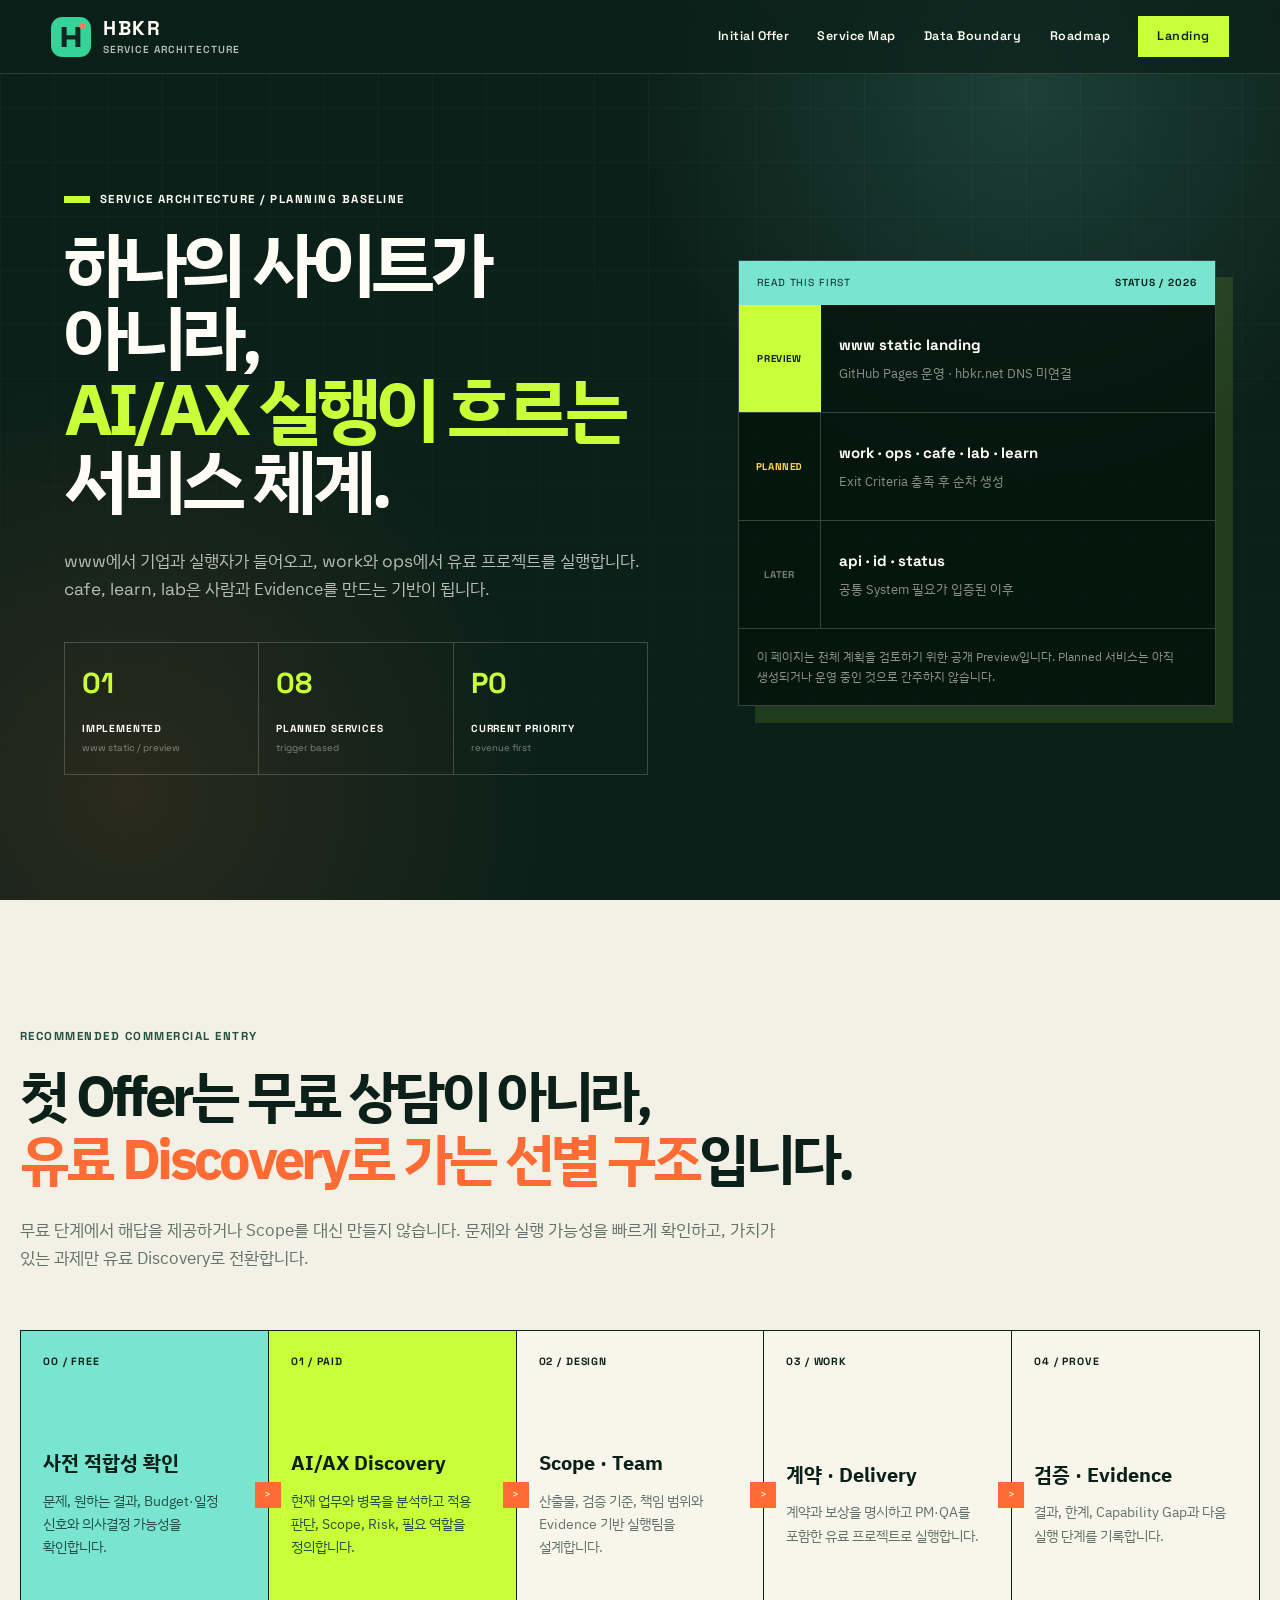
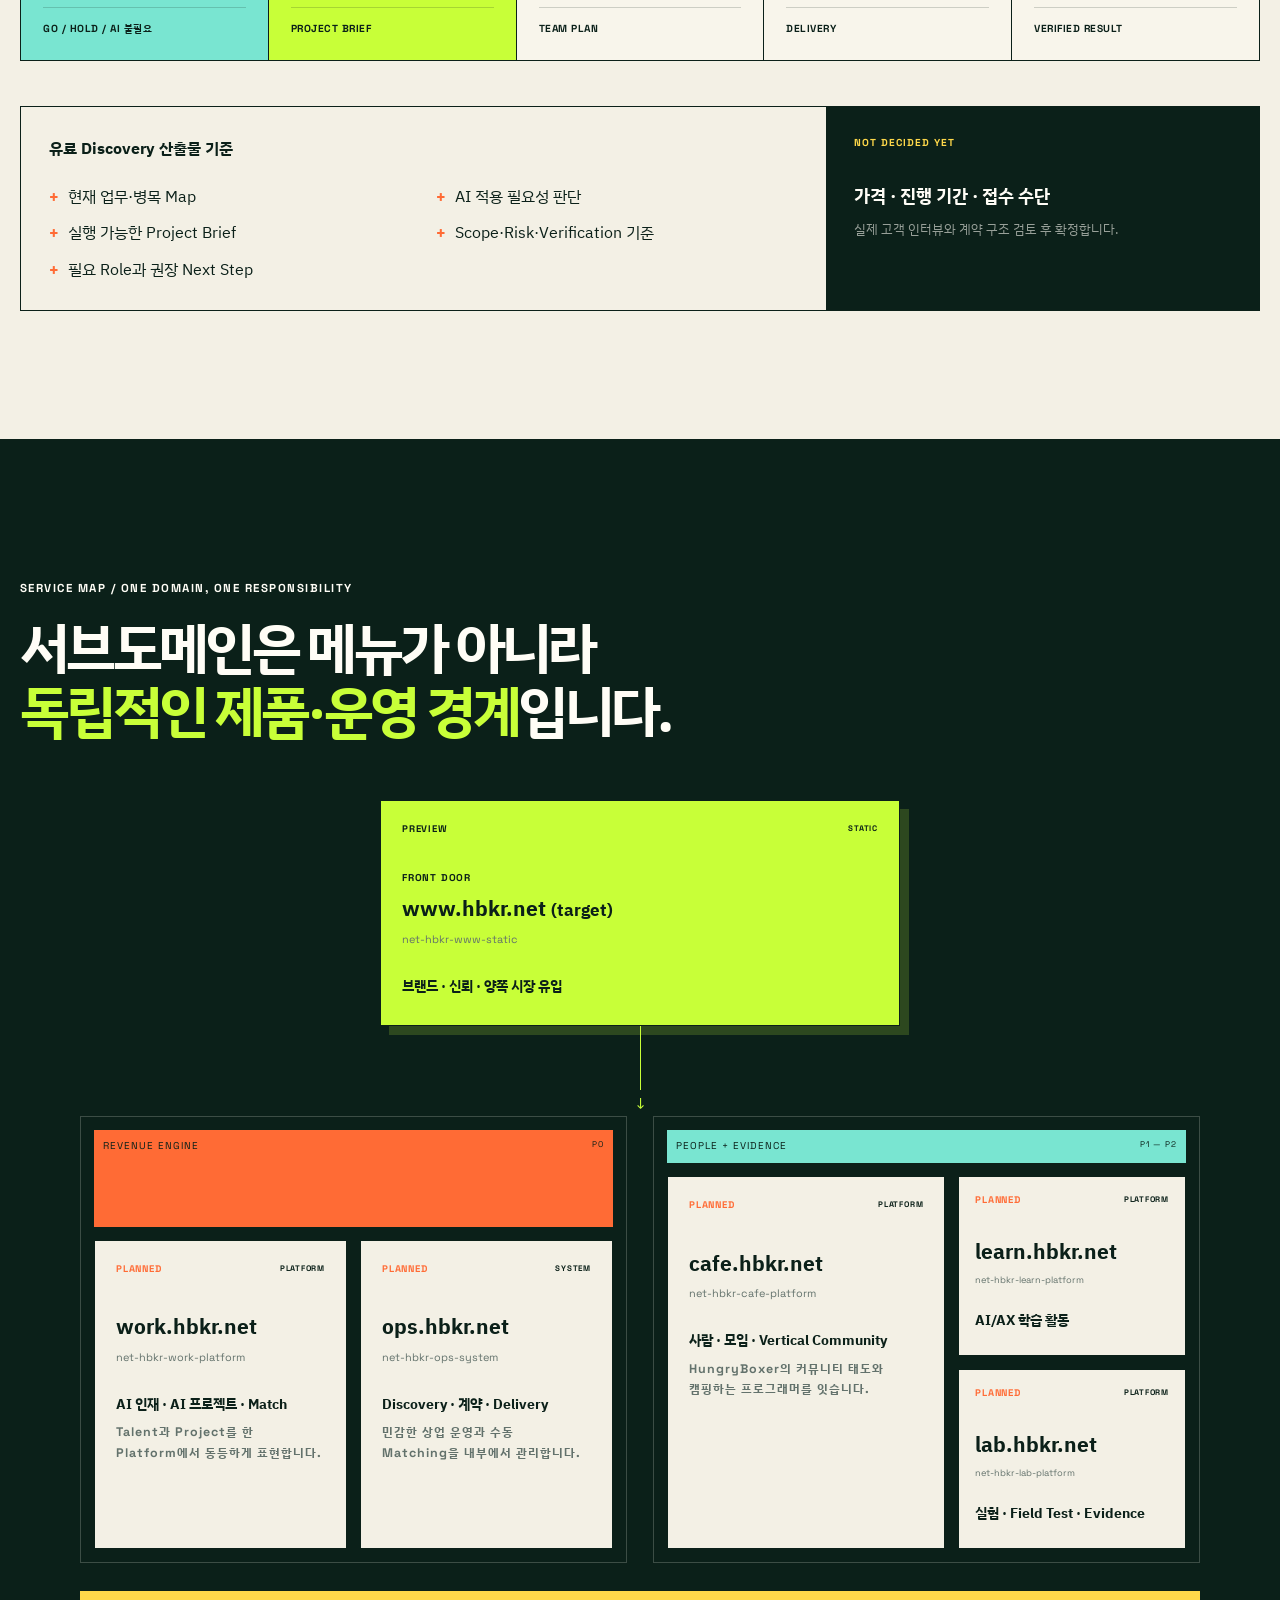
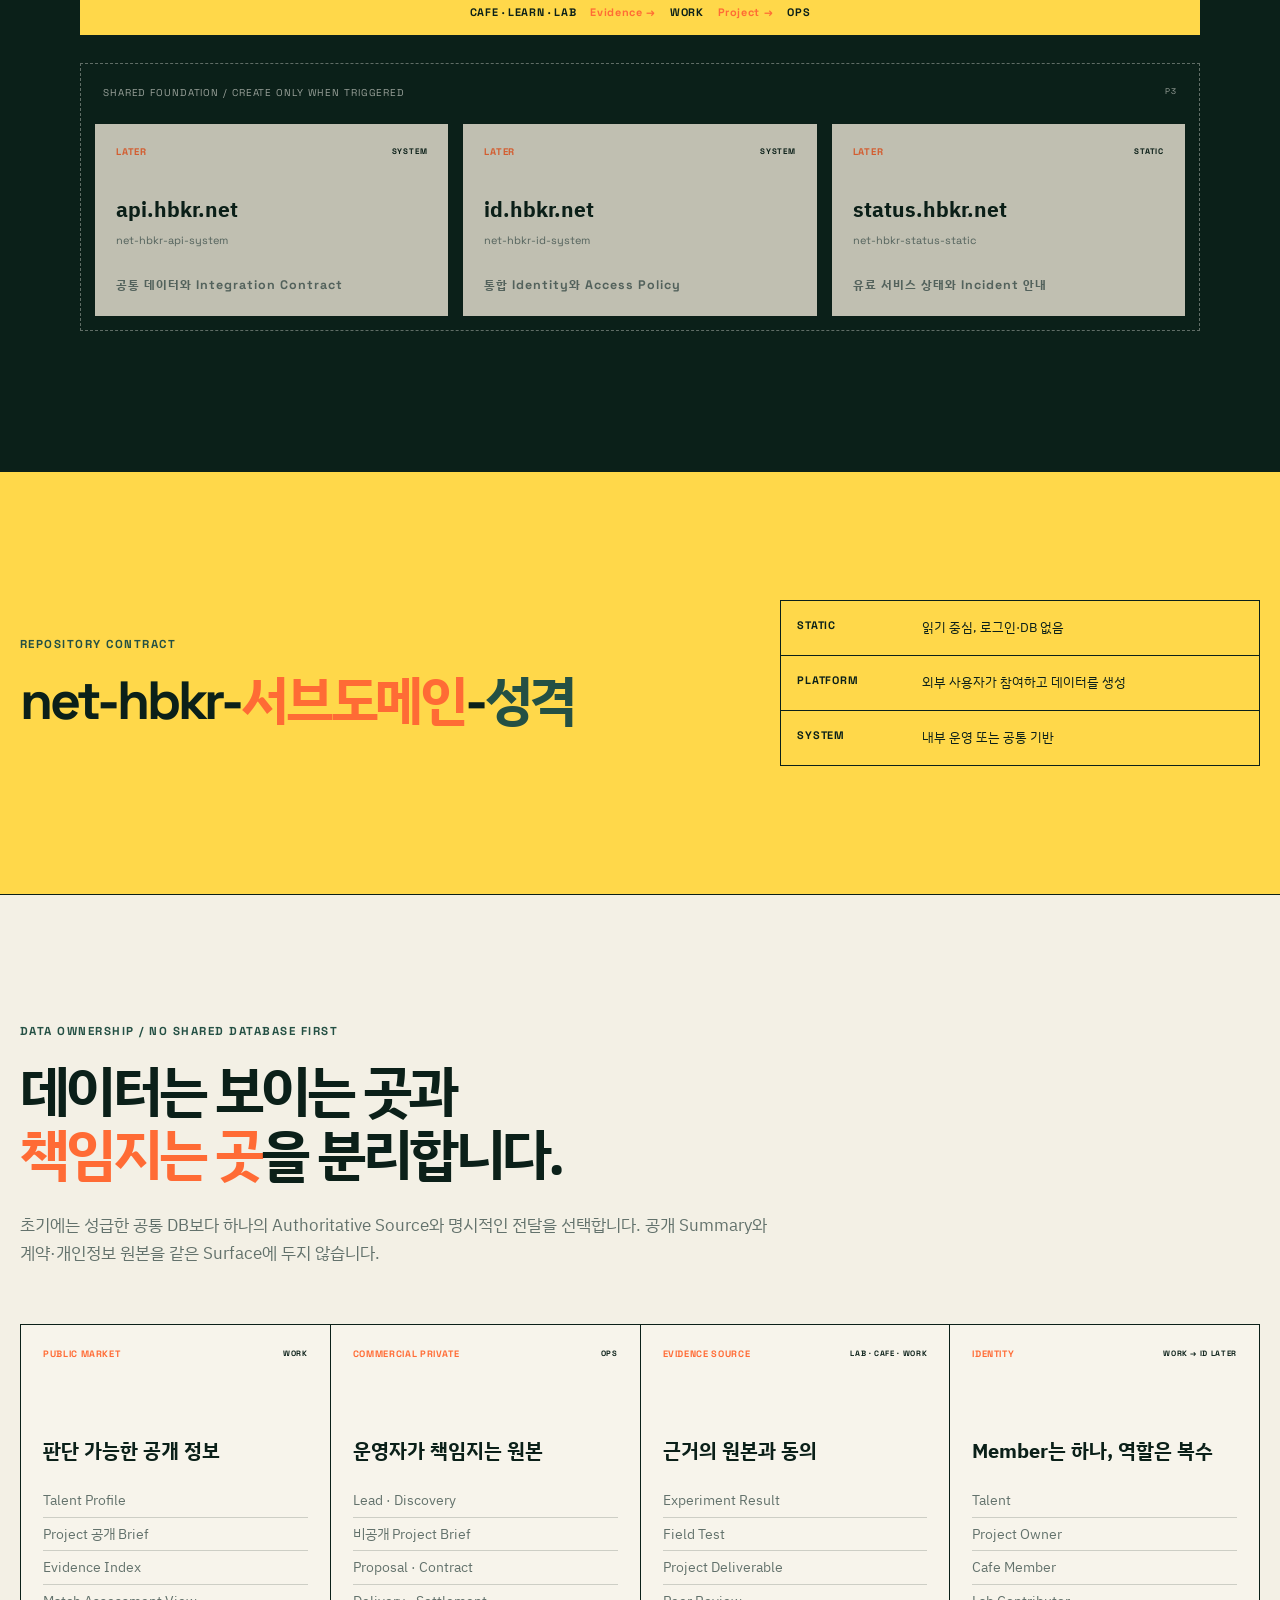
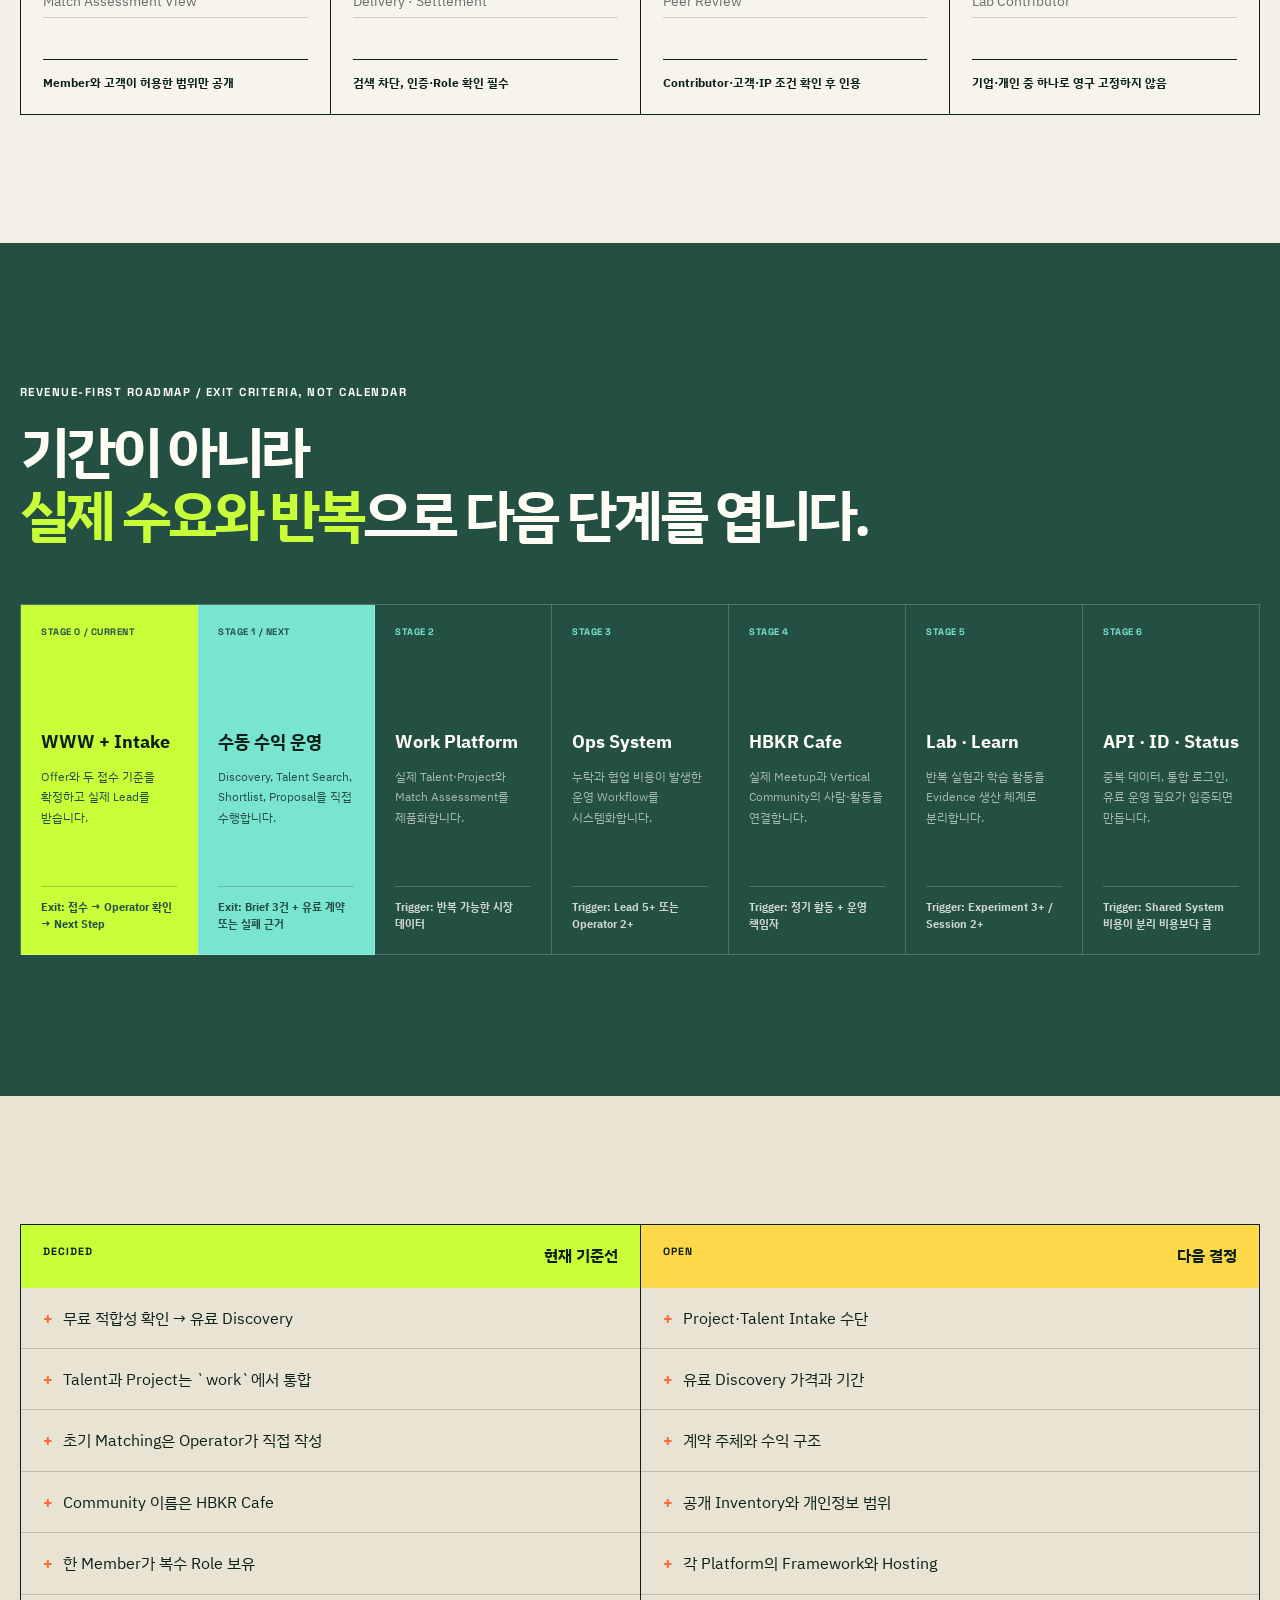
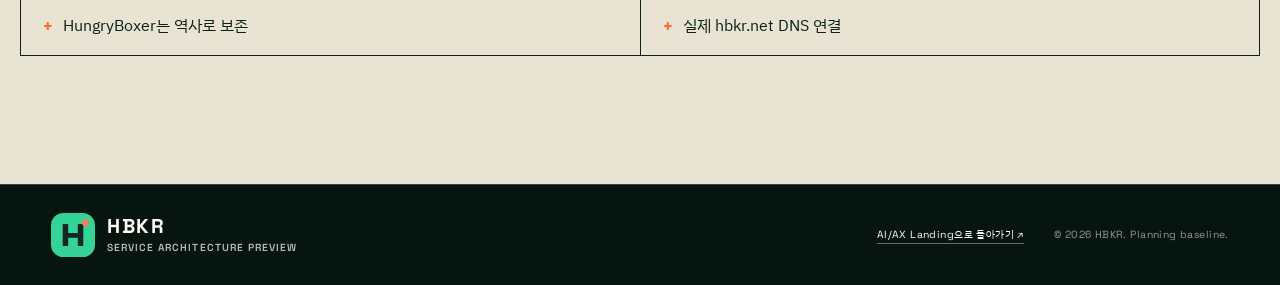
==== architecture.html @ 5f1da73b "Add HBKR service architecture preview" ====
<!doctype html>
<html lang="ko">
  <head>
    <meta charset="utf-8" />
    <meta name="viewport" content="width=device-width, initial-scale=1" />
    <meta name="robots" content="noindex, nofollow" />
    <meta
      name="description"
      content="HBKR AI/AX 실행 네트워크의 서비스 구조, 초기 Offer, 데이터 경계와 수익 우선 구축 로드맵입니다."
    />
    <meta name="theme-color" content="#0b2019" />
    <title>HBKR | Service Architecture</title>
    <link rel="icon" href="assets/hbkr-mark.svg" type="image/svg+xml" />
    <link rel="stylesheet" href="styles.css" />
    <script src="app.js" defer></script>
  </head>
  <body class="architecture-page">
    <a class="skip-link" href="#main">본문으로 바로가기</a>

    <header class="site-header" data-header>
      <a class="brand" href="index.html" aria-label="HBKR 랜딩으로 이동">
        <img src="assets/hbkr-mark.svg" alt="" width="40" height="40" />
        <span>
          <strong>HBKR</strong>
          <small>Service Architecture</small>
        </span>
      </a>

      <button
        class="menu-toggle"
        type="button"
        aria-expanded="false"
        aria-controls="architecture-navigation"
        data-menu-toggle
      >
        <span>메뉴</span>
        <i aria-hidden="true"></i>
      </button>

      <nav class="site-nav" id="architecture-navigation" aria-label="설계 페이지 메뉴" data-menu>
        <a href="#offer">Initial Offer</a>
        <a href="#map">Service Map</a>
        <a href="#data">Data Boundary</a>
        <a href="#roadmap">Roadmap</a>
        <a class="nav-cta" href="index.html">Landing</a>
      </nav>
    </header>

    <main id="main">
      <section class="architecture-hero">
        <div class="architecture-hero-grid" aria-hidden="true"></div>
        <div class="architecture-hero-copy" data-reveal>
          <p class="eyebrow"><span></span> SERVICE ARCHITECTURE / PLANNING BASELINE</p>
          <h1>
            하나의 사이트가 아니라,<br />
            <em>AI/AX 실행이 흐르는</em><br />
            서비스 체계.
          </h1>
          <p>
            <code>www</code>에서 기업과 실행자가 들어오고, <code>work</code>와
            <code>ops</code>에서 유료 프로젝트를 실행합니다. <code>cafe</code>,
            <code>learn</code>, <code>lab</code>은 사람과 Evidence를 만드는 기반이 됩니다.
          </p>
          <div class="architecture-statuses" aria-label="현재 설계 상태">
            <div><strong>01</strong><span>IMPLEMENTED</span><small>www static / preview</small></div>
            <div><strong>08</strong><span>PLANNED SERVICES</span><small>trigger based</small></div>
            <div><strong>P0</strong><span>CURRENT PRIORITY</span><small>revenue first</small></div>
          </div>
        </div>

        <aside class="architecture-ledger" data-reveal>
          <header><span>READ THIS FIRST</span><strong>STATUS / 2026</strong></header>
          <div class="ledger-state ledger-active">
            <span>PREVIEW</span>
            <div><strong>www static landing</strong><small>GitHub Pages 운영 · hbkr.net DNS 미연결</small></div>
          </div>
          <div class="ledger-state">
            <span>PLANNED</span>
            <div><strong>work · ops · cafe · lab · learn</strong><small>Exit Criteria 충족 후 순차 생성</small></div>
          </div>
          <div class="ledger-state ledger-later">
            <span>LATER</span>
            <div><strong>api · id · status</strong><small>공통 System 필요가 입증된 이후</small></div>
          </div>
          <footer>
            이 페이지는 전체 계획을 검토하기 위한 공개 Preview입니다. Planned 서비스는 아직
            생성되거나 운영 중인 것으로 간주하지 않습니다.
          </footer>
        </aside>
      </section>

      <section class="architecture-offer" id="offer">
        <div class="arch-shell">
          <div class="arch-heading" data-reveal>
            <p class="eyebrow eyebrow-dark">RECOMMENDED COMMERCIAL ENTRY</p>
            <h2>첫 Offer는 무료 상담이 아니라,<br /><em>유료 Discovery로 가는 선별 구조</em>입니다.</h2>
            <p>
              무료 단계에서 해답을 제공하거나 Scope를 대신 만들지 않습니다. 문제와 실행 가능성을
              빠르게 확인하고, 가치가 있는 과제만 유료 Discovery로 전환합니다.
            </p>
          </div>

          <ol class="offer-flow" data-reveal>
            <li class="offer-free">
              <span>00 / FREE</span>
              <h3>사전 적합성 확인</h3>
              <p>문제, 원하는 결과, Budget·일정 신호와 의사결정 가능성을 확인합니다.</p>
              <strong>GO / HOLD / AI 불필요</strong>
            </li>
            <li class="offer-paid">
              <span>01 / PAID</span>
              <h3>AI/AX Discovery</h3>
              <p>현재 업무와 병목을 분석하고 적용 판단, Scope, Risk, 필요 역할을 정의합니다.</p>
              <strong>PROJECT BRIEF</strong>
            </li>
            <li>
              <span>02 / DESIGN</span>
              <h3>Scope · Team</h3>
              <p>산출물, 검증 기준, 책임 범위와 Evidence 기반 실행팀을 설계합니다.</p>
              <strong>TEAM PLAN</strong>
            </li>
            <li>
              <span>03 / WORK</span>
              <h3>계약 · Delivery</h3>
              <p>계약과 보상을 명시하고 PM·QA를 포함한 유료 프로젝트로 실행합니다.</p>
              <strong>DELIVERY</strong>
            </li>
            <li>
              <span>04 / PROVE</span>
              <h3>검증 · Evidence</h3>
              <p>결과, 한계, Capability Gap과 다음 실행 단계를 기록합니다.</p>
              <strong>VERIFIED RESULT</strong>
            </li>
          </ol>

          <div class="discovery-contract" data-reveal>
            <article>
              <p>유료 Discovery 산출물 기준</p>
              <ul>
                <li>현재 업무·병목 Map</li>
                <li>AI 적용 필요성 판단</li>
                <li>실행 가능한 Project Brief</li>
                <li>Scope·Risk·Verification 기준</li>
                <li>필요 Role과 권장 Next Step</li>
              </ul>
            </article>
            <aside>
              <span>NOT DECIDED YET</span>
              <strong>가격 · 진행 기간 · 접수 수단</strong>
              <p>실제 고객 인터뷰와 계약 구조 검토 후 확정합니다.</p>
            </aside>
          </div>
        </div>
      </section>

      <section class="architecture-map-section" id="map">
        <div class="arch-shell">
          <div class="arch-heading arch-heading-light" data-reveal>
            <p class="eyebrow">SERVICE MAP / ONE DOMAIN, ONE RESPONSIBILITY</p>
            <h2>서브도메인은 메뉴가 아니라<br /><em>독립적인 제품·운영 경계</em>입니다.</h2>
          </div>

          <div class="architecture-map" data-reveal>
            <article class="service-node node-www">
              <header><span>PREVIEW</span><small>STATIC</small></header>
              <p>FRONT DOOR</p>
              <h3>www.hbkr.net <small>(target)</small></h3>
              <code>net-hbkr-www-static</code>
              <strong>브랜드 · 신뢰 · 양쪽 시장 유입</strong>
            </article>

            <div class="map-downlink" aria-hidden="true"><span></span><i>↓</i></div>

            <div class="map-core-grid">
              <section class="map-group map-commercial">
                <header><span>REVENUE ENGINE</span><small>P0</small></header>
                <article class="service-node node-work">
                  <header><span>PLANNED</span><small>PLATFORM</small></header>
                  <h3>work.hbkr.net</h3>
                  <code>net-hbkr-work-platform</code>
                  <strong>AI 인재 · AI 프로젝트 · Match</strong>
                  <p>Talent과 Project를 한 Platform에서 동등하게 표현합니다.</p>
                </article>
                <article class="service-node node-ops">
                  <header><span>PLANNED</span><small>SYSTEM</small></header>
                  <h3>ops.hbkr.net</h3>
                  <code>net-hbkr-ops-system</code>
                  <strong>Discovery · 계약 · Delivery</strong>
                  <p>민감한 상업 운영과 수동 Matching을 내부에서 관리합니다.</p>
                </article>
              </section>

              <section class="map-group map-supply">
                <header><span>PEOPLE + EVIDENCE</span><small>P1 — P2</small></header>
                <article class="service-node node-cafe">
                  <header><span>PLANNED</span><small>PLATFORM</small></header>
                  <h3>cafe.hbkr.net</h3>
                  <code>net-hbkr-cafe-platform</code>
                  <strong>사람 · 모임 · Vertical Community</strong>
                  <p>HungryBoxer의 커뮤니티 태도와 캠핑하는 프로그래머를 잇습니다.</p>
                </article>
                <div class="supply-pair">
                  <article class="service-node node-learn">
                    <header><span>PLANNED</span><small>PLATFORM</small></header>
                    <h3>learn.hbkr.net</h3>
                    <code>net-hbkr-learn-platform</code>
                    <strong>AI/AX 학습 활동</strong>
                  </article>
                  <article class="service-node node-lab">
                    <header><span>PLANNED</span><small>PLATFORM</small></header>
                    <h3>lab.hbkr.net</h3>
                    <code>net-hbkr-lab-platform</code>
                    <strong>실험 · Field Test · Evidence</strong>
                  </article>
                </div>
              </section>
            </div>

            <div class="map-feedback" aria-label="서비스 간 흐름">
              <span>CAFE · LEARN · LAB</span>
              <i>Evidence →</i>
              <span>WORK</span>
              <i>Project →</i>
              <span>OPS</span>
            </div>

            <section class="map-foundation">
              <header><span>SHARED FOUNDATION / CREATE ONLY WHEN TRIGGERED</span><small>P3</small></header>
              <article class="service-node">
                <header><span>LATER</span><small>SYSTEM</small></header>
                <h3>api.hbkr.net</h3>
                <code>net-hbkr-api-system</code>
                <p>공통 데이터와 Integration Contract</p>
              </article>
              <article class="service-node">
                <header><span>LATER</span><small>SYSTEM</small></header>
                <h3>id.hbkr.net</h3>
                <code>net-hbkr-id-system</code>
                <p>통합 Identity와 Access Policy</p>
              </article>
              <article class="service-node">
                <header><span>LATER</span><small>STATIC</small></header>
                <h3>status.hbkr.net</h3>
                <code>net-hbkr-status-static</code>
                <p>유료 서비스 상태와 Incident 안내</p>
              </article>
            </section>
          </div>
        </div>
      </section>

      <section class="repository-rule-section">
        <div class="arch-shell repository-rule" data-reveal>
          <div>
            <p class="eyebrow eyebrow-dark">REPOSITORY CONTRACT</p>
            <h2>net-hbkr-<em>서브도메인</em>-<strong>성격</strong></h2>
          </div>
          <div class="type-definitions">
            <article><span>STATIC</span><p>읽기 중심, 로그인·DB 없음</p></article>
            <article><span>PLATFORM</span><p>외부 사용자가 참여하고 데이터를 생성</p></article>
            <article><span>SYSTEM</span><p>내부 운영 또는 공통 기반</p></article>
          </div>
        </div>
      </section>

      <section class="architecture-data" id="data">
        <div class="arch-shell">
          <div class="arch-heading" data-reveal>
            <p class="eyebrow eyebrow-dark">DATA OWNERSHIP / NO SHARED DATABASE FIRST</p>
            <h2>데이터는 보이는 곳과<br /><em>책임지는 곳</em>을 분리합니다.</h2>
            <p>
              초기에는 성급한 공통 DB보다 하나의 Authoritative Source와 명시적인 전달을
              선택합니다. 공개 Summary와 계약·개인정보 원본을 같은 Surface에 두지 않습니다.
            </p>
          </div>

          <div class="data-lanes">
            <article data-reveal>
              <header><span>PUBLIC MARKET</span><small>WORK</small></header>
              <h3>판단 가능한 공개 정보</h3>
              <ul>
                <li>Talent Profile</li>
                <li>Project 공개 Brief</li>
                <li>Evidence Index</li>
                <li>Match Assessment View</li>
              </ul>
              <p>Member와 고객이 허용한 범위만 공개</p>
            </article>
            <article data-reveal>
              <header><span>COMMERCIAL PRIVATE</span><small>OPS</small></header>
              <h3>운영자가 책임지는 원본</h3>
              <ul>
                <li>Lead · Discovery</li>
                <li>비공개 Project Brief</li>
                <li>Proposal · Contract</li>
                <li>Delivery · Settlement</li>
              </ul>
              <p>검색 차단, 인증·Role 확인 필수</p>
            </article>
            <article data-reveal>
              <header><span>EVIDENCE SOURCE</span><small>LAB · CAFE · WORK</small></header>
              <h3>근거의 원본과 동의</h3>
              <ul>
                <li>Experiment Result</li>
                <li>Field Test</li>
                <li>Project Deliverable</li>
                <li>Peer Review</li>
              </ul>
              <p>Contributor·고객·IP 조건 확인 후 인용</p>
            </article>
            <article data-reveal>
              <header><span>IDENTITY</span><small>WORK → ID LATER</small></header>
              <h3>Member는 하나, 역할은 복수</h3>
              <ul>
                <li>Talent</li>
                <li>Project Owner</li>
                <li>Cafe Member</li>
                <li>Lab Contributor</li>
              </ul>
              <p>기업·개인 중 하나로 영구 고정하지 않음</p>
            </article>
          </div>
        </div>
      </section>

      <section class="architecture-roadmap" id="roadmap">
        <div class="arch-shell">
          <div class="arch-heading arch-heading-light" data-reveal>
            <p class="eyebrow">REVENUE-FIRST ROADMAP / EXIT CRITERIA, NOT CALENDAR</p>
            <h2>기간이 아니라<br /><em>실제 수요와 반복</em>으로 다음 단계를 엽니다.</h2>
          </div>

          <ol class="architecture-stages" data-reveal>
            <li class="stage-current">
              <span>STAGE 0 / CURRENT</span>
              <h3>WWW + Intake</h3>
              <p>Offer와 두 접수 기준을 확정하고 실제 Lead를 받습니다.</p>
              <strong>Exit: 접수 → Operator 확인 → Next Step</strong>
            </li>
            <li class="stage-next">
              <span>STAGE 1 / NEXT</span>
              <h3>수동 수익 운영</h3>
              <p>Discovery, Talent Search, Shortlist, Proposal을 직접 수행합니다.</p>
              <strong>Exit: Brief 3건 + 유료 계약 또는 실패 근거</strong>
            </li>
            <li>
              <span>STAGE 2</span>
              <h3>Work Platform</h3>
              <p>실제 Talent·Project와 Match Assessment를 제품화합니다.</p>
              <strong>Trigger: 반복 가능한 시장 데이터</strong>
            </li>
            <li>
              <span>STAGE 3</span>
              <h3>Ops System</h3>
              <p>누락과 협업 비용이 발생한 운영 Workflow를 시스템화합니다.</p>
              <strong>Trigger: Lead 5+ 또는 Operator 2+</strong>
            </li>
            <li>
              <span>STAGE 4</span>
              <h3>HBKR Cafe</h3>
              <p>실제 Meetup과 Vertical Community의 사람·활동을 연결합니다.</p>
              <strong>Trigger: 정기 활동 + 운영 책임자</strong>
            </li>
            <li>
              <span>STAGE 5</span>
              <h3>Lab · Learn</h3>
              <p>반복 실험과 학습 활동을 Evidence 생산 체계로 분리합니다.</p>
              <strong>Trigger: Experiment 3+ / Session 2+</strong>
            </li>
            <li>
              <span>STAGE 6</span>
              <h3>API · ID · Status</h3>
              <p>중복 데이터, 통합 로그인, 유료 운영 필요가 입증되면 만듭니다.</p>
              <strong>Trigger: Shared System 비용이 분리 비용보다 큼</strong>
            </li>
          </ol>
        </div>
      </section>

      <section class="architecture-decisions">
        <div class="arch-shell decision-grid">
          <article class="decided-panel" data-reveal>
            <header><span>DECIDED</span><strong>현재 기준선</strong></header>
            <ul>
              <li>무료 적합성 확인 → 유료 Discovery</li>
              <li>Talent과 Project는 `work`에서 통합</li>
              <li>초기 Matching은 Operator가 직접 작성</li>
              <li>Community 이름은 HBKR Cafe</li>
              <li>한 Member가 복수 Role 보유</li>
              <li>HungryBoxer는 역사로 보존</li>
            </ul>
          </article>
          <article class="open-panel" data-reveal>
            <header><span>OPEN</span><strong>다음 결정</strong></header>
            <ul>
              <li>Project·Talent Intake 수단</li>
              <li>유료 Discovery 가격과 기간</li>
              <li>계약 주체와 수익 구조</li>
              <li>공개 Inventory와 개인정보 범위</li>
              <li>각 Platform의 Framework와 Hosting</li>
              <li>실제 hbkr.net DNS 연결</li>
            </ul>
          </article>
        </div>
      </section>
    </main>

    <footer class="site-footer">
      <div class="footer-brand">
        <img src="assets/hbkr-mark.svg" alt="" width="44" height="44" />
        <p><strong>HBKR</strong><span>Service Architecture Preview</span></p>
      </div>
      <a class="footer-link" href="index.html">AI/AX Landing으로 돌아가기 ↗</a>
      <p>© <span data-year></span> HBKR. Planning baseline.</p>
    </footer>
  </body>
</html>
---- styles.css ----
@import url("https://fonts.googleapis.com/css2?family=IBM+Plex+Sans+KR:wght@400;500;600;700&family=Space+Grotesk:wght@500;600;700&display=swap");

:root {
  --ink: #0b2019;
  --ink-2: #15372d;
  --ink-3: #245044;
  --paper: #f3f0e5;
  --paper-2: #e8e3d3;
  --white: #fffdf6;
  --lime: #c8ff38;
  --orange: #ff6b35;
  --yellow: #ffd84a;
  --cyan: #79e5d1;
  --muted: #63726c;
  --line: rgba(11, 32, 25, 0.18);
  --line-light: rgba(255, 253, 246, 0.2);
  --display: "Space Grotesk", "IBM Plex Sans KR", sans-serif;
  --body: "IBM Plex Sans KR", sans-serif;
  --max: 1280px;
  --header-h: 74px;
}

*,
*::before,
*::after {
  box-sizing: border-box;
}

html {
  scroll-behavior: smooth;
  scroll-padding-top: var(--header-h);
}

body {
  margin: 0;
  color: var(--ink);
  background: var(--paper);
  font-family: var(--body);
  font-size: 16px;
  line-height: 1.65;
  word-break: keep-all;
  overflow-x: hidden;
}

body::before {
  position: fixed;
  inset: 0;
  z-index: -1;
  content: "";
  pointer-events: none;
  opacity: 0.28;
  background-image: radial-gradient(rgba(11, 32, 25, 0.14) 0.7px, transparent 0.7px);
  background-size: 7px 7px;
}

a {
  color: inherit;
  text-decoration: none;
}

img {
  display: block;
  max-width: 100%;
}

button,
input,
textarea,
select {
  font: inherit;
}

h1,
h2,
h3,
p,
ul,
ol,
blockquote {
  margin-top: 0;
}

ul,
ol {
  padding: 0;
}

.skip-link {
  position: fixed;
  top: 10px;
  left: 10px;
  z-index: 999;
  padding: 10px 14px;
  color: var(--ink);
  background: var(--lime);
  font-weight: 700;
  transform: translateY(-160%);
  transition: transform 180ms ease;
}

.skip-link:focus {
  transform: translateY(0);
}

.site-header {
  position: fixed;
  top: 0;
  left: 0;
  right: 0;
  z-index: 100;
  display: flex;
  align-items: center;
  justify-content: space-between;
  min-height: var(--header-h);
  padding: 0 clamp(20px, 4vw, 64px);
  color: var(--white);
  border-bottom: 1px solid rgba(255, 253, 246, 0.14);
  background: rgba(11, 32, 25, 0.7);
  backdrop-filter: blur(12px);
  transition: background 180ms ease, box-shadow 180ms ease;
}

.site-header.is-scrolled {
  background: rgba(11, 32, 25, 0.96);
  box-shadow: 0 12px 32px rgba(0, 0, 0, 0.14);
}

.brand,
.footer-brand {
  display: flex;
  align-items: center;
  gap: 12px;
}

.brand img,
.footer-brand img {
  border-radius: 2px;
}

.brand span,
.footer-brand p {
  display: flex;
  flex-direction: column;
  margin: 0;
  line-height: 1.05;
}

.brand strong,
.footer-brand strong {
  font-family: var(--display);
  font-size: 1.25rem;
  letter-spacing: 0.08em;
}

.brand small,
.footer-brand span {
  margin-top: 6px;
  font-family: var(--display);
  font-size: 0.64rem;
  font-weight: 600;
  letter-spacing: 0.1em;
  text-transform: uppercase;
  opacity: 0.72;
}

.site-nav {
  display: flex;
  align-items: center;
  gap: clamp(18px, 2.2vw, 34px);
  font-family: var(--display);
  font-size: 0.78rem;
  font-weight: 600;
  letter-spacing: 0.04em;
}

.site-nav a:not(.nav-cta) {
  position: relative;
}

.site-nav a:not(.nav-cta)::after {
  position: absolute;
  right: 0;
  bottom: -8px;
  left: 0;
  height: 2px;
  content: "";
  background: var(--lime);
  transform: scaleX(0);
  transform-origin: left;
  transition: transform 180ms ease;
}

.site-nav a:hover::after,
.site-nav a:focus-visible::after {
  transform: scaleX(1);
}

.nav-cta {
  padding: 9px 18px;
  color: var(--ink);
  background: var(--lime);
  border: 1px solid var(--lime);
}

.nav-cta:hover,
.nav-cta:focus-visible {
  color: var(--white);
  background: transparent;
}

.menu-toggle {
  display: none;
  color: var(--white);
  border: 0;
  background: transparent;
}

.hero {
  position: relative;
  display: grid;
  grid-template-columns: minmax(0, 1.1fr) minmax(430px, 0.9fr);
  align-items: center;
  gap: clamp(40px, 6vw, 100px);
  min-height: max(760px, 100svh);
  padding: calc(var(--header-h) + 74px) max(5vw, calc((100vw - var(--max)) / 2)) 84px;
  color: var(--white);
  background:
    radial-gradient(circle at 74% 16%, rgba(121, 229, 209, 0.18), transparent 26%),
    radial-gradient(circle at 4% 88%, rgba(200, 255, 56, 0.12), transparent 28%),
    var(--ink);
  overflow: hidden;
}

.hero::before {
  position: absolute;
  top: 16%;
  left: -7vw;
  width: 18vw;
  aspect-ratio: 1;
  content: "";
  border: 1px solid rgba(200, 255, 56, 0.3);
  border-radius: 50%;
}

.hero::after {
  position: absolute;
  right: -80px;
  bottom: -110px;
  width: 360px;
  height: 360px;
  content: "";
  background: var(--orange);
  clip-path: polygon(50% 0, 100% 100%, 0 100%);
  opacity: 0.12;
  transform: rotate(18deg);
}

.hero-grid {
  position: absolute;
  inset: 0;
  pointer-events: none;
  opacity: 0.08;
  background-image:
    linear-gradient(rgba(255, 255, 255, 0.42) 1px, transparent 1px),
    linear-gradient(90deg, rgba(255, 255, 255, 0.42) 1px, transparent 1px);
  background-size: 64px 64px;
  mask-image: linear-gradient(to right, transparent 4%, black 34%, black 90%, transparent);
}

.hero-copy,
.execution-console {
  position: relative;
  z-index: 2;
}

.eyebrow {
  display: flex;
  align-items: center;
  gap: 10px;
  margin-bottom: 20px;
  font-family: var(--display);
  font-size: 0.72rem;
  font-weight: 700;
  letter-spacing: 0.13em;
  line-height: 1.4;
  text-transform: uppercase;
}

.eyebrow > span {
  width: 26px;
  height: 7px;
  background: var(--lime);
}

.eyebrow-dark {
  color: var(--ink-3);
}

.hero h1 {
  max-width: 760px;
  margin-bottom: 28px;
  font-family: var(--body);
  font-size: clamp(3.15rem, 5.8vw, 6.6rem);
  font-weight: 700;
  letter-spacing: -0.07em;
  line-height: 0.98;
}

.hero h1 em,
.section-heading h2 em {
  color: var(--lime);
  font-style: normal;
}

.hero-intro {
  max-width: 690px;
  margin-bottom: 36px;
  color: rgba(255, 253, 246, 0.76);
  font-size: clamp(1.02rem, 1.4vw, 1.24rem);
  line-height: 1.82;
}

.hero-actions {
  display: grid;
  grid-template-columns: repeat(2, minmax(0, 1fr));
  gap: 12px;
  max-width: 650px;
}

.button {
  display: flex;
  flex-direction: column;
  justify-content: center;
  min-height: 82px;
  padding: 15px 20px;
  border: 1px solid var(--lime);
  transition: transform 160ms ease, color 160ms ease, background 160ms ease;
}

.button:hover,
.button:focus-visible {
  transform: translateY(-3px);
}

.button span {
  margin-bottom: 5px;
  font-size: 0.72rem;
  font-weight: 600;
  letter-spacing: 0.08em;
  opacity: 0.68;
}

.button strong {
  font-size: 1rem;
}

.button-primary {
  color: var(--ink);
  background: var(--lime);
}

.button-secondary {
  color: var(--white);
  background: rgba(255, 255, 255, 0.04);
}

.button-secondary:hover,
.button-secondary:focus-visible {
  color: var(--ink);
  background: var(--lime);
}

.hero-principles {
  display: flex;
  flex-wrap: wrap;
  gap: 7px 20px;
  margin: 22px 0 0;
  list-style: none;
  color: rgba(255, 253, 246, 0.56);
  font-family: var(--display);
  font-size: 0.68rem;
  letter-spacing: 0.08em;
  text-transform: uppercase;
}

.hero-principles li::before {
  margin-right: 8px;
  color: var(--lime);
  content: "+";
}

.execution-console {
  border: 1px solid rgba(255, 253, 246, 0.35);
  background: rgba(7, 24, 18, 0.72);
  box-shadow: 18px 18px 0 rgba(200, 255, 56, 0.12);
  backdrop-filter: blur(10px);
}

.execution-console > header,
.execution-console > footer {
  display: flex;
  align-items: center;
  justify-content: space-between;
  gap: 20px;
  padding: 13px 17px;
  font-family: var(--display);
  font-size: 0.64rem;
  letter-spacing: 0.1em;
}

.execution-console > header {
  color: var(--ink);
  background: var(--cyan);
}

.execution-console > header p {
  margin: 0;
  font-weight: 700;
}

.console-question {
  padding: 22px;
  border-bottom: 1px solid var(--line-light);
}

.console-question small {
  display: block;
  margin-bottom: 9px;
  color: var(--lime);
  font-family: var(--display);
  font-size: 0.62rem;
  letter-spacing: 0.12em;
}

.console-question strong {
  display: block;
  font-size: clamp(1.1rem, 1.7vw, 1.45rem);
  line-height: 1.5;
}

.execution-console ol {
  margin: 0;
  list-style: none;
}

.execution-console li {
  display: grid;
  grid-template-columns: 48px 1fr;
  min-height: 78px;
  border-bottom: 1px solid var(--line-light);
}

.execution-console li > span {
  display: grid;
  place-items: center;
  color: var(--cyan);
  border-right: 1px solid var(--line-light);
  font-family: var(--display);
  font-size: 0.7rem;
}

.execution-console li div {
  display: flex;
  flex-direction: column;
  justify-content: center;
  padding: 12px 18px;
}

.execution-console li small {
  margin-bottom: 3px;
  color: var(--lime);
  font-family: var(--display);
  font-size: 0.58rem;
  letter-spacing: 0.12em;
}

.execution-console li strong {
  font-size: 0.92rem;
  font-weight: 500;
}

.execution-console > footer {
  align-items: flex-start;
  flex-direction: column;
  color: var(--ink);
  background: var(--lime);
}

.execution-console > footer strong {
  font-size: 0.75rem;
}

.signal-strip {
  display: grid;
  grid-template-columns: repeat(2, 1fr);
  color: var(--ink);
  border-bottom: 1px solid var(--ink);
  background: var(--yellow);
}

.signal-strip p {
  margin: 0;
  padding: 13px clamp(20px, 4vw, 64px);
  font-size: 0.78rem;
  font-weight: 600;
}

.signal-strip p + p {
  border-left: 1px solid var(--ink);
}

.signal-strip span {
  margin-right: 10px;
  font-family: var(--display);
  font-size: 0.64rem;
  letter-spacing: 0.1em;
}

.section {
  display: grid;
  grid-template-columns: 150px minmax(0, 1fr);
  gap: clamp(35px, 6vw, 90px);
  max-width: var(--max);
  margin: 0 auto;
  padding: clamp(90px, 10vw, 150px) clamp(20px, 4vw, 64px);
}

.section-index {
  display: flex;
  flex-direction: column;
  align-items: flex-start;
  gap: 14px;
}

.section-index span {
  display: grid;
  width: 62px;
  height: 62px;
  place-items: center;
  color: var(--paper);
  background: var(--ink);
  font-family: var(--display);
  font-size: 0.88rem;
}

.section-index p {
  margin: 0;
  color: var(--muted);
  font-family: var(--display);
  font-size: 0.66rem;
  font-weight: 700;
  letter-spacing: 0.12em;
  line-height: 1.5;
}

.section-index-light span {
  color: var(--ink);
  background: var(--lime);
}

.section-index-light p {
  color: rgba(255, 253, 246, 0.6);
}

.section-heading {
  max-width: 940px;
  margin-bottom: 56px;
}

.section-heading h2,
.execution-heading h2,
.ecosystem-heading h2,
.boundary-section h2,
.start-heading h2 {
  margin-bottom: 26px;
  font-size: clamp(2.3rem, 4.4vw, 4.8rem);
  font-weight: 700;
  letter-spacing: -0.065em;
  line-height: 1.12;
}

.section-heading h2 em {
  color: var(--orange);
}

.section-heading > p:last-child,
.execution-heading > p:last-child,
.ecosystem-heading > p:last-child,
.start-heading > p:last-child {
  max-width: 740px;
  margin-bottom: 0;
  color: var(--muted);
  font-size: 1.08rem;
  line-height: 1.85;
}

.problem-grid {
  display: grid;
  grid-template-columns: repeat(2, minmax(0, 1fr));
  border-top: 1px solid var(--ink);
  border-left: 1px solid var(--ink);
}

.problem-grid article {
  min-height: 235px;
  padding: 28px;
  border-right: 1px solid var(--ink);
  border-bottom: 1px solid var(--ink);
  background: rgba(255, 253, 246, 0.34);
  transition: color 180ms ease, background 180ms ease;
}

.problem-grid article:hover {
  color: var(--white);
  background: var(--ink-2);
}

.problem-grid article > span {
  display: block;
  margin-bottom: 38px;
  color: var(--orange);
  font-family: var(--display);
  font-size: 0.72rem;
}

.problem-grid article:hover > span {
  color: var(--lime);
}

.problem-grid h3 {
  margin-bottom: 12px;
  font-size: 1.28rem;
}

.problem-grid p {
  margin: 0;
  color: var(--muted);
}

.problem-grid article:hover p {
  color: rgba(255, 253, 246, 0.72);
}

.position-statement {
  margin: 44px 0 0;
  padding: 28px 32px;
  color: var(--white);
  border-left: 8px solid var(--lime);
  background: var(--ink);
}

.position-statement p {
  margin-bottom: 5px;
  color: var(--cyan);
  font-family: var(--display);
  font-size: 0.72rem;
  font-weight: 700;
  letter-spacing: 0.08em;
}

.position-statement strong {
  font-size: clamp(1.05rem, 1.7vw, 1.35rem);
}

.brief-section,
.evidence-section {
  max-width: none;
  padding-right: max(5vw, calc((100vw - var(--max)) / 2 + 64px));
  padding-left: max(5vw, calc((100vw - var(--max)) / 2 + 64px));
  color: var(--white);
  background: var(--ink-2);
}

.section-heading-light > p:last-child {
  color: rgba(255, 253, 246, 0.66);
}

.brief-exchange {
  display: grid;
  grid-template-columns: minmax(0, 1fr) 90px minmax(0, 1fr);
  align-items: stretch;
}

.brief-input,
.brief-output {
  border: 1px solid var(--line-light);
  background: rgba(255, 255, 255, 0.035);
}

.brief-input header,
.brief-output header {
  display: flex;
  justify-content: space-between;
  padding: 16px 20px;
  color: var(--ink);
  background: var(--cyan);
}

.brief-output header {
  background: var(--lime);
}

.brief-input header span,
.brief-output header span {
  font-family: var(--display);
  font-size: 0.65rem;
  font-weight: 700;
  letter-spacing: 0.12em;
}

.brief-input ul,
.brief-output ul {
  margin: 0;
  list-style: none;
}

.brief-input li,
.brief-output li {
  display: grid;
  grid-template-columns: 40px 1fr;
  gap: 10px;
  padding: 18px 20px;
  border-top: 1px solid var(--line-light);
}

.brief-input li:first-child,
.brief-output li:first-child {
  border-top: 0;
}

.brief-input li span,
.brief-output li span {
  color: var(--cyan);
  font-family: var(--display);
  font-size: 0.68rem;
}

.brief-output li span {
  color: var(--lime);
}

.exchange-arrow {
  display: flex;
  flex-direction: column;
  align-items: center;
  justify-content: center;
  gap: 10px;
  color: var(--lime);
}

.exchange-arrow span {
  font-family: var(--display);
  font-size: 0.62rem;
  letter-spacing: 0.1em;
  writing-mode: vertical-rl;
}

.exchange-arrow i {
  font-size: 2.5rem;
  font-style: normal;
}

.brief-note {
  margin: 24px 0 0;
  color: rgba(255, 253, 246, 0.64);
  font-size: 0.9rem;
}

.brief-note::before {
  margin-right: 8px;
  color: var(--lime);
  content: "*";
}

.heading-split {
  display: grid;
  grid-template-columns: minmax(0, 1.25fr) minmax(280px, 0.75fr);
  align-items: end;
  gap: 60px;
  max-width: none;
}

.heading-split h2,
.heading-split .eyebrow {
  margin-bottom: 0;
}

.heading-split .eyebrow {
  margin-bottom: 20px;
}

.heading-split > p {
  margin: 0;
  color: var(--muted);
  font-size: 1rem;
}

.capability-grid {
  display: grid;
  grid-template-columns: repeat(3, minmax(0, 1fr));
  border-top: 1px solid var(--ink);
  border-left: 1px solid var(--ink);
}

.capability-grid article {
  display: flex;
  flex-direction: column;
  min-height: 320px;
  padding: 26px;
  border-right: 1px solid var(--ink);
  border-bottom: 1px solid var(--ink);
  background: var(--paper);
  transition: transform 180ms ease, box-shadow 180ms ease;
}

.capability-grid article:hover {
  z-index: 2;
  transform: translate(-5px, -5px);
  box-shadow: 9px 9px 0 var(--orange);
}

.capability-grid header {
  display: flex;
  align-items: center;
  justify-content: space-between;
  margin-bottom: auto;
  font-family: var(--display);
}

.capability-grid header span {
  display: grid;
  width: 38px;
  height: 38px;
  place-items: center;
  color: var(--ink);
  background: var(--lime);
  font-size: 0.68rem;
}

.capability-grid header small {
  color: var(--muted);
  font-size: 0.62rem;
  letter-spacing: 0.1em;
}

.capability-grid h3 {
  margin: 54px 0 12px;
  font-size: 1.4rem;
}

.capability-grid p {
  margin-bottom: 25px;
  color: var(--muted);
  font-size: 0.93rem;
}

.capability-grid footer {
  margin-top: auto;
  padding-top: 13px;
  color: var(--ink-3);
  border-top: 1px solid var(--line);
  font-family: var(--display);
  font-size: 0.64rem;
  font-weight: 600;
  letter-spacing: 0.04em;
}

.execution-section {
  position: relative;
  padding: clamp(95px, 11vw, 160px) max(5vw, calc((100vw - var(--max)) / 2));
  color: var(--white);
  background:
    linear-gradient(120deg, rgba(255, 107, 53, 0.1), transparent 35%),
    var(--ink);
  overflow: hidden;
}

.execution-section::after {
  position: absolute;
  top: -100px;
  right: -100px;
  width: 420px;
  height: 420px;
  content: "";
  border: 1px solid rgba(200, 255, 56, 0.24);
  border-radius: 50%;
  box-shadow: 0 0 0 70px rgba(200, 255, 56, 0.035), 0 0 0 140px rgba(200, 255, 56, 0.025);
}

.execution-heading {
  position: relative;
  z-index: 2;
  max-width: 900px;
  margin-bottom: 65px;
}

.execution-heading > p:last-child {
  color: rgba(255, 253, 246, 0.68);
}

.delivery-flow {
  position: relative;
  z-index: 2;
  display: grid;
  grid-template-columns: repeat(5, minmax(0, 1fr));
  margin: 0 0 48px;
  list-style: none;
  border-top: 1px solid var(--line-light);
  border-left: 1px solid var(--line-light);
}

.delivery-flow li {
  position: relative;
  display: flex;
  flex-direction: column;
  min-height: 190px;
  padding: 21px;
  border-right: 1px solid var(--line-light);
  border-bottom: 1px solid var(--line-light);
}

.delivery-flow li:not(:last-child)::after {
  position: absolute;
  top: 50%;
  right: -13px;
  z-index: 3;
  display: grid;
  width: 25px;
  height: 25px;
  place-items: center;
  color: var(--ink);
  background: var(--lime);
  content: ">";
  font-family: var(--display);
  font-size: 0.7rem;
  transform: translateY(-50%);
}

.delivery-flow span {
  margin-bottom: auto;
  color: var(--lime);
  font-family: var(--display);
  font-size: 0.7rem;
}

.delivery-flow strong {
  margin-bottom: 5px;
  font-family: var(--display);
  font-size: 0.96rem;
}

.delivery-flow small {
  color: rgba(255, 253, 246, 0.55);
  font-size: 0.76rem;
}

.operating-model {
  position: relative;
  z-index: 2;
  display: grid;
  grid-template-columns: 1fr 70px 1fr;
  align-items: stretch;
}

.operating-model article {
  padding: 28px;
  color: var(--ink);
  background: var(--cyan);
}

.operating-model article:last-child {
  background: var(--lime);
}

.operating-model article p {
  margin-bottom: 22px;
  font-family: var(--display);
  font-size: 0.68rem;
  font-weight: 700;
  letter-spacing: 0.1em;
}

.operating-model h3 {
  margin-bottom: 7px;
  font-size: 1.4rem;
}

.operating-model span {
  font-size: 0.86rem;
}

.operating-model > div {
  display: grid;
  place-items: center;
  color: var(--lime);
  font-family: var(--display);
  font-size: 2rem;
}

.model-caveat {
  position: relative;
  z-index: 2;
  max-width: 900px;
  margin: 22px 0 0;
  color: rgba(255, 253, 246, 0.48);
  font-size: 0.76rem;
}

.role-marquee {
  display: flex;
  flex-wrap: wrap;
  gap: 8px;
  margin-bottom: 26px;
}

.role-marquee span {
  padding: 9px 13px;
  color: var(--white);
  background: var(--ink-3);
  font-family: var(--display);
  font-size: 0.7rem;
  letter-spacing: 0.03em;
}

.talent-sides {
  display: grid;
  grid-template-columns: repeat(2, minmax(0, 1fr));
  border: 1px solid var(--ink);
}

.talent-sides article + article {
  border-left: 1px solid var(--ink);
}

.talent-sides header {
  padding: 22px 24px;
  border-bottom: 1px solid var(--ink);
}

.talent-offer header {
  background: var(--lime);
}

.talent-seeks header {
  background: var(--yellow);
}

.talent-sides header span {
  display: block;
  margin-bottom: 6px;
  font-family: var(--display);
  font-size: 0.64rem;
  font-weight: 700;
  letter-spacing: 0.12em;
}

.talent-sides h3 {
  margin: 0;
  font-size: 1.45rem;
}

.talent-sides ul {
  margin: 0;
  list-style: none;
}

.talent-sides li {
  padding: 18px 24px;
  border-bottom: 1px solid var(--line);
  background: rgba(255, 253, 246, 0.36);
}

.talent-sides li:last-child {
  border-bottom: 0;
}

.talent-sides li strong,
.talent-sides li span {
  display: block;
}

.talent-sides li strong {
  margin-bottom: 4px;
  font-family: var(--display);
  font-size: 0.8rem;
}

.talent-sides li span {
  color: var(--muted);
  font-size: 0.88rem;
}

.evidence-section {
  background: var(--ink-3);
}

.evidence-layout {
  display: grid;
  grid-template-columns: minmax(0, 0.85fr) minmax(500px, 1.15fr);
  align-items: center;
  gap: clamp(50px, 7vw, 100px);
}

.evidence-layout .section-heading {
  margin: 0;
}

.evidence-board {
  color: var(--ink);
  border: 1px solid var(--ink);
  background: var(--paper);
  box-shadow: 14px 14px 0 var(--lime);
}

.evidence-board > header {
  display: flex;
  justify-content: space-between;
  gap: 20px;
  padding: 14px 18px;
  color: var(--paper);
  background: var(--ink);
  font-family: var(--display);
  font-size: 0.64rem;
  letter-spacing: 0.08em;
}

.evidence-board > header p {
  margin: 0;
}

.evidence-board > header span {
  color: var(--lime);
}

.evidence-row {
  display: flex;
  align-items: center;
  justify-content: space-between;
  gap: 20px;
  padding: 20px 22px;
  border-bottom: 1px solid var(--ink);
}

.evidence-row strong {
  font-size: 1rem;
}

.tag {
  padding: 6px 9px;
  font-family: var(--display);
  font-size: 0.6rem;
  font-weight: 700;
  letter-spacing: 0.05em;
}

.tag-self {
  color: var(--white);
  background: var(--muted);
}

.tag-lab {
  background: var(--yellow);
}

.tag-project {
  color: var(--white);
  background: var(--orange);
}

.tag-field {
  background: var(--cyan);
}

.evidence-board > footer {
  display: grid;
  grid-template-columns: repeat(4, minmax(0, 1fr));
}

.evidence-board > footer div {
  padding: 15px 12px;
  border-right: 1px solid var(--ink);
}

.evidence-board > footer div:last-child {
  border-right: 0;
}

.evidence-board footer small,
.evidence-board footer strong {
  display: block;
}

.evidence-board footer small {
  margin-bottom: 4px;
  color: var(--muted);
  font-family: var(--display);
  font-size: 0.51rem;
  letter-spacing: 0.06em;
}

.evidence-board footer strong {
  font-size: 0.76rem;
}

.ecosystem-section {
  max-width: var(--max);
  margin: 0 auto;
  padding: clamp(95px, 11vw, 160px) clamp(20px, 4vw, 64px);
}

.ecosystem-heading {
  max-width: 970px;
  margin-bottom: 60px;
}

.architecture-link {
  display: inline-flex;
  align-items: center;
  gap: 14px;
  margin-top: 25px;
  padding-bottom: 5px;
  border-bottom: 2px solid var(--orange);
  font-weight: 700;
}

.architecture-link span {
  color: var(--orange);
  transition: transform 160ms ease;
}

.architecture-link:hover span,
.architecture-link:focus-visible span {
  transform: translateX(5px);
}

.ecosystem-flow {
  display: grid;
  grid-template-columns: repeat(5, minmax(0, 1fr));
  margin: 0 0 62px;
  list-style: none;
  border: 1px solid var(--ink);
}

.ecosystem-flow li {
  position: relative;
  min-height: 150px;
  padding: 18px;
  border-right: 1px solid var(--ink);
}

.ecosystem-flow li:last-child {
  border-right: 0;
}

.ecosystem-flow li:not(:last-child)::after {
  position: absolute;
  top: 22px;
  right: -7px;
  z-index: 2;
  color: var(--orange);
  background: var(--paper);
  content: ">";
  font-family: var(--display);
  line-height: 1;
}

.ecosystem-flow span,
.ecosystem-flow strong {
  display: block;
}

.ecosystem-flow span {
  margin-bottom: 48px;
  color: var(--orange);
  font-family: var(--display);
  font-size: 0.65rem;
  font-weight: 700;
  letter-spacing: 0.08em;
}

.ecosystem-flow strong {
  font-size: 0.86rem;
  line-height: 1.5;
}

.ecosystem-flow .flow-work {
  color: var(--ink);
  background: var(--lime);
}

.ecosystem-flow .flow-work span {
  color: var(--ink);
}

.field-lab {
  display: grid;
  grid-template-columns: 230px minmax(0, 1fr);
  border: 1px solid var(--ink);
}

.field-lab-label {
  display: flex;
  flex-direction: column;
  justify-content: space-between;
  min-height: 330px;
  padding: 24px;
  color: var(--white);
  background:
    linear-gradient(135deg, rgba(200, 255, 56, 0.18), transparent 60%),
    var(--ink);
}

.field-lab-label span {
  font-family: var(--display);
  font-size: 0.66rem;
  font-weight: 700;
  letter-spacing: 0.1em;
}

.field-lab-label strong {
  color: var(--lime);
  font-family: var(--display);
  font-size: 5rem;
  line-height: 1;
}

.field-lab > div:last-child {
  display: flex;
  flex-direction: column;
  justify-content: center;
  padding: clamp(32px, 5vw, 68px);
  background: rgba(255, 253, 246, 0.45);
}

.field-lab h3 {
  margin-bottom: 16px;
  font-size: clamp(2rem, 3.4vw, 3.4rem);
  letter-spacing: -0.05em;
}

.field-lab p:not(.eyebrow) {
  max-width: 720px;
  color: var(--muted);
}

.field-lab a {
  align-self: flex-start;
  margin-top: 9px;
  padding-bottom: 3px;
  border-bottom: 2px solid var(--orange);
  font-weight: 700;
}

.legacy-section {
  position: relative;
  padding: clamp(95px, 11vw, 160px) max(5vw, calc((100vw - var(--max)) / 2));
  border-top: 1px solid var(--ink);
  background: var(--paper-2);
  overflow: hidden;
}

.legacy-section::before {
  position: absolute;
  top: -0.18em;
  right: -0.04em;
  content: "HBKR";
  color: transparent;
  font-family: var(--display);
  font-size: clamp(9rem, 23vw, 24rem);
  font-weight: 700;
  letter-spacing: -0.09em;
  line-height: 1;
  -webkit-text-stroke: 1px rgba(11, 32, 25, 0.08);
  pointer-events: none;
}

.legacy-inner {
  position: relative;
  z-index: 1;
}

.legacy-heading {
  display: grid;
  grid-template-columns: minmax(0, 1.3fr) minmax(300px, 0.7fr);
  align-items: end;
  gap: clamp(40px, 7vw, 100px);
  margin-bottom: 62px;
}

.legacy-heading h2 {
  margin: 0;
  font-size: clamp(2.3rem, 4.4vw, 4.8rem);
  font-weight: 700;
  letter-spacing: -0.065em;
  line-height: 1.12;
}

.legacy-heading h2 em {
  color: var(--orange);
  font-style: normal;
}

.legacy-heading > p {
  margin: 0;
  color: var(--muted);
  font-size: 1rem;
  line-height: 1.85;
}

.legacy-timeline {
  display: grid;
  grid-template-columns: repeat(3, minmax(0, 1fr));
  border: 1px solid var(--ink);
}

.legacy-timeline article {
  position: relative;
  display: flex;
  flex-direction: column;
  min-height: 410px;
  padding: 28px;
  border-right: 1px solid var(--ink);
}

.legacy-timeline article:last-child {
  border-right: 0;
}

.legacy-timeline article:not(:last-child)::after {
  position: absolute;
  top: 50%;
  right: -17px;
  z-index: 3;
  display: grid;
  width: 34px;
  height: 34px;
  place-items: center;
  color: var(--white);
  background: var(--orange);
  content: ">";
  font-family: var(--display);
  font-size: 0.78rem;
  transform: translateY(-50%);
}

.legacy-timeline header {
  display: flex;
  align-items: center;
  justify-content: space-between;
  gap: 20px;
  margin-bottom: auto;
  font-family: var(--display);
}

.legacy-timeline header span {
  font-size: 0.72rem;
  font-weight: 700;
  letter-spacing: 0.1em;
}

.legacy-timeline header small {
  font-size: 0.58rem;
  letter-spacing: 0.1em;
  opacity: 0.58;
}

.legacy-domain {
  margin: 80px 0 8px;
  font-family: var(--display);
  font-size: 0.68rem;
  font-weight: 700;
  letter-spacing: 0.08em;
  text-transform: uppercase;
}

.legacy-timeline h3 {
  margin-bottom: 14px;
  font-size: clamp(1.7rem, 2.6vw, 2.6rem);
  letter-spacing: -0.045em;
}

.legacy-timeline article > p:last-child {
  margin: 0;
  font-size: 0.93rem;
  line-height: 1.78;
}

.legacy-then {
  color: var(--white);
  background: var(--ink);
}

.legacy-then .legacy-domain {
  color: var(--cyan);
}

.legacy-then > p:last-child {
  color: rgba(255, 253, 246, 0.68);
}

.legacy-bridge {
  background: var(--yellow);
}

.legacy-bridge .legacy-domain {
  color: var(--orange);
}

.legacy-now {
  background: var(--lime);
}

.legacy-now .legacy-domain {
  color: var(--ink-3);
}

.legacy-note {
  max-width: 950px;
  margin: 26px 0 0;
  padding-left: 18px;
  color: var(--muted);
  border-left: 4px solid var(--orange);
  font-size: 0.84rem;
}

.boundary-section {
  display: grid;
  grid-template-columns: 220px minmax(0, 1fr);
  align-items: center;
  gap: clamp(36px, 7vw, 110px);
  padding: clamp(80px, 9vw, 130px) max(5vw, calc((100vw - var(--max)) / 2));
  color: var(--white);
  background: var(--orange);
}

.boundary-symbol {
  font-family: var(--display);
  font-size: clamp(8rem, 16vw, 14rem);
  font-weight: 700;
  line-height: 0.8;
  opacity: 0.28;
}

.boundary-section > div:last-child {
  max-width: 900px;
}

.boundary-section h2 {
  margin-bottom: 19px;
}

.boundary-section p:last-child {
  max-width: 820px;
  margin: 0;
  color: rgba(255, 253, 246, 0.78);
  font-size: 1rem;
}

.start-section {
  display: grid;
  grid-template-columns: minmax(0, 0.9fr) minmax(540px, 1.1fr);
  gap: clamp(55px, 8vw, 120px);
  padding: clamp(100px, 12vw, 170px) max(5vw, calc((100vw - var(--max)) / 2));
  color: var(--white);
  background:
    linear-gradient(90deg, rgba(200, 255, 56, 0.05) 1px, transparent 1px),
    linear-gradient(rgba(200, 255, 56, 0.05) 1px, transparent 1px),
    var(--ink);
  background-size: 48px 48px;
}

.start-heading > p:last-child {
  color: rgba(255, 253, 246, 0.62);
}

.start-paths {
  display: grid;
  grid-template-columns: repeat(2, minmax(0, 1fr));
  align-self: center;
}

.start-paths article {
  display: flex;
  flex-direction: column;
  min-height: 340px;
  padding: 28px;
  color: var(--ink);
  background: var(--cyan);
}

.start-paths article:last-child {
  background: var(--lime);
}

.start-paths article > span {
  margin-bottom: 45px;
  font-family: var(--display);
  font-size: 0.65rem;
  font-weight: 700;
  letter-spacing: 0.1em;
}

.start-paths h3 {
  margin-bottom: 15px;
  font-size: 1.45rem;
  line-height: 1.35;
}

.start-paths p {
  color: var(--ink-3);
  font-size: 0.9rem;
}

.start-paths article > strong,
.start-paths article > a {
  margin-top: auto;
  padding-top: 15px;
  border-top: 1px solid rgba(11, 32, 25, 0.3);
  font-size: 0.82rem;
  font-weight: 700;
}

.start-paths article > a {
  display: flex;
  justify-content: space-between;
  gap: 15px;
}

.start-paths article > a span {
  margin: 0;
  transition: transform 160ms ease;
}

.start-paths article > a:hover span,
.start-paths article > a:focus-visible span {
  transform: translateX(4px);
}

.site-footer {
  display: grid;
  grid-template-columns: 1fr auto auto;
  align-items: center;
  gap: 30px;
  padding: 28px clamp(20px, 4vw, 64px);
  color: rgba(255, 253, 246, 0.56);
  border-top: 1px solid var(--line-light);
  background: #061510;
  font-family: var(--display);
  font-size: 0.65rem;
  letter-spacing: 0.04em;
}

.site-footer p {
  margin: 0;
}

.footer-link {
  color: var(--white);
  border-bottom: 1px solid rgba(255, 253, 246, 0.38);
}

.footer-link:hover,
.footer-link:focus-visible {
  color: var(--lime);
  border-color: var(--lime);
}

.footer-brand {
  color: var(--white);
}

[data-reveal] {
  opacity: 0;
  transform: translateY(24px);
  transition: opacity 600ms ease, transform 600ms cubic-bezier(0.2, 0.75, 0.2, 1);
}

[data-reveal].is-visible {
  opacity: 1;
  transform: translateY(0);
}

@media (max-width: 1120px) {
  .hero {
    grid-template-columns: minmax(0, 1fr) minmax(380px, 0.82fr);
    gap: 45px;
  }

  .hero h1 {
    font-size: clamp(3.2rem, 6.5vw, 5.4rem);
  }

  .site-nav {
    gap: 17px;
    font-size: 0.7rem;
  }

  .capability-grid {
    grid-template-columns: repeat(2, minmax(0, 1fr));
  }

  .evidence-layout {
    grid-template-columns: 1fr;
  }

  .evidence-board {
    max-width: 760px;
  }

  .start-section {
    grid-template-columns: 1fr;
  }
}

@media (max-width: 900px) {
  :root {
    --header-h: 68px;
  }

  .brand small {
    display: none;
  }

  .menu-toggle {
    position: relative;
    z-index: 102;
    display: flex;
    align-items: center;
    gap: 10px;
    padding: 8px;
    cursor: pointer;
  }

  .menu-toggle span {
    font-family: var(--display);
    font-size: 0.72rem;
    font-weight: 700;
    letter-spacing: 0.08em;
  }

  .menu-toggle i,
  .menu-toggle i::before,
  .menu-toggle i::after {
    display: block;
    width: 22px;
    height: 2px;
    background: currentColor;
    transition: transform 180ms ease, opacity 180ms ease;
  }

  .menu-toggle i {
    position: relative;
  }

  .menu-toggle i::before,
  .menu-toggle i::after {
    position: absolute;
    left: 0;
    content: "";
  }

  .menu-toggle i::before {
    top: -7px;
  }

  .menu-toggle i::after {
    top: 7px;
  }

  .menu-toggle[aria-expanded="true"] i {
    background: transparent;
  }

  .menu-toggle[aria-expanded="true"] i::before {
    top: 0;
    transform: rotate(45deg);
  }

  .menu-toggle[aria-expanded="true"] i::after {
    top: 0;
    transform: rotate(-45deg);
  }

  .site-nav {
    position: fixed;
    inset: 0;
    z-index: 101;
    display: flex;
    flex-direction: column;
    align-items: flex-start;
    justify-content: center;
    gap: 24px;
    padding: 80px 11vw;
    background: var(--ink);
    font-size: clamp(1.4rem, 5vw, 2.3rem);
    visibility: hidden;
    opacity: 0;
    transform: translateY(-10px);
    transition: opacity 180ms ease, transform 180ms ease, visibility 180ms ease;
  }

  .site-nav.is-open {
    visibility: visible;
    opacity: 1;
    transform: translateY(0);
  }

  .nav-cta {
    margin-top: 15px;
    padding: 10px 22px;
    font-size: 1rem;
  }

  .hero {
    grid-template-columns: 1fr;
    min-height: auto;
    padding-top: calc(var(--header-h) + 72px);
  }

  .hero-copy {
    max-width: 760px;
  }

  .execution-console {
    max-width: 720px;
  }

  .signal-strip {
    grid-template-columns: 1fr;
  }

  .signal-strip p + p {
    border-top: 1px solid var(--ink);
    border-left: 0;
  }

  .section {
    grid-template-columns: 1fr;
  }

  .section-index {
    flex-direction: row;
    align-items: center;
  }

  .section-index span {
    width: 48px;
    height: 48px;
  }

  .brief-section,
  .evidence-section {
    padding-right: clamp(20px, 4vw, 64px);
    padding-left: clamp(20px, 4vw, 64px);
  }

  .brief-exchange {
    grid-template-columns: 1fr;
  }

  .exchange-arrow {
    flex-direction: row;
    min-height: 72px;
  }

  .exchange-arrow span {
    writing-mode: horizontal-tb;
  }

  .exchange-arrow i {
    transform: rotate(90deg);
  }

  .heading-split {
    grid-template-columns: 1fr;
    gap: 24px;
  }

  .delivery-flow {
    grid-template-columns: 1fr;
  }

  .delivery-flow li {
    min-height: 110px;
  }

  .delivery-flow li:not(:last-child)::after {
    top: auto;
    right: 50%;
    bottom: -13px;
    transform: translateX(50%) rotate(90deg);
  }

  .ecosystem-flow {
    grid-template-columns: 1fr;
  }

  .ecosystem-flow li {
    min-height: 100px;
    border-right: 0;
    border-bottom: 1px solid var(--ink);
  }

  .ecosystem-flow li:last-child {
    border-bottom: 0;
  }

  .ecosystem-flow li:not(:last-child)::after {
    top: auto;
    right: 24px;
    bottom: -8px;
    transform: rotate(90deg);
  }

  .ecosystem-flow span {
    margin-bottom: 15px;
  }

  .site-footer {
    grid-template-columns: 1fr;
    gap: 12px;
  }
}

@media (max-width: 680px) {
  body {
    font-size: 15px;
    word-break: normal;
  }

  .site-header {
    padding-inline: 16px;
  }

  .hero {
    gap: 45px;
    padding: calc(var(--header-h) + 52px) 18px 62px;
  }

  .hero h1 {
    font-size: clamp(2.85rem, 15vw, 4.4rem);
    line-height: 1.02;
  }

  .hero-intro {
    font-size: 0.98rem;
  }

  .hero-actions {
    grid-template-columns: 1fr;
  }

  .execution-console {
    box-shadow: 8px 8px 0 rgba(200, 255, 56, 0.15);
  }

  .execution-console > header {
    align-items: flex-start;
    flex-direction: column;
    gap: 4px;
  }

  .section {
    padding: 82px 18px;
  }

  .section-heading {
    margin-bottom: 38px;
  }

  .section-heading h2,
  .execution-heading h2,
  .ecosystem-heading h2,
  .boundary-section h2,
  .start-heading h2 {
    font-size: clamp(2.15rem, 11vw, 3.2rem);
  }

  .problem-grid,
  .capability-grid,
  .talent-sides {
    grid-template-columns: 1fr;
  }

  .problem-grid article {
    min-height: auto;
  }

  .problem-grid article > span {
    margin-bottom: 26px;
  }

  .position-statement {
    padding: 24px 22px;
  }

  .brief-section,
  .evidence-section {
    padding-right: 18px;
    padding-left: 18px;
  }

  .brief-input header,
  .brief-output header {
    align-items: flex-start;
    flex-direction: column;
    gap: 5px;
  }

  .capability-grid article {
    min-height: 290px;
  }

  .execution-section,
  .ecosystem-section,
  .start-section {
    padding: 85px 18px;
  }

  .operating-model {
    grid-template-columns: 1fr;
  }

  .operating-model > div {
    height: 58px;
  }

  .talent-sides article + article {
    border-top: 1px solid var(--ink);
    border-left: 0;
  }

  .evidence-board {
    box-shadow: 7px 7px 0 var(--lime);
  }

  .evidence-board > header {
    align-items: flex-start;
    flex-direction: column;
    gap: 4px;
  }

  .evidence-row {
    align-items: flex-start;
    flex-direction: column;
    gap: 9px;
  }

  .evidence-board > footer {
    grid-template-columns: repeat(2, 1fr);
  }

  .evidence-board > footer div:nth-child(2) {
    border-right: 0;
  }

  .evidence-board > footer div:nth-child(-n + 2) {
    border-bottom: 1px solid var(--ink);
  }

  .field-lab {
    grid-template-columns: 1fr;
  }

  .field-lab-label {
    min-height: 180px;
  }

  .field-lab-label strong {
    font-size: 4rem;
  }

  .boundary-section {
    grid-template-columns: 1fr;
    gap: 20px;
    padding: 78px 18px;
  }

  .boundary-symbol {
    font-size: 7rem;
  }

  .start-section {
    grid-template-columns: 1fr;
  }

  .start-paths {
    grid-template-columns: 1fr;
  }

  .start-paths article {
    min-height: 300px;
  }

  .site-footer {
    padding: 30px 18px;
  }
}

@media (max-width: 820px) {
  .legacy-section {
    padding: 85px 18px;
  }

  .legacy-heading {
    grid-template-columns: 1fr;
    gap: 24px;
    margin-bottom: 40px;
  }

  .legacy-heading h2 {
    font-size: clamp(2.15rem, 11vw, 3.2rem);
  }

  .legacy-timeline {
    grid-template-columns: 1fr;
  }

  .legacy-timeline article {
    min-height: 315px;
    border-right: 0;
    border-bottom: 1px solid var(--ink);
  }

  .legacy-timeline article:last-child {
    border-bottom: 0;
  }

  .legacy-timeline article:not(:last-child)::after {
    top: auto;
    right: 24px;
    bottom: -17px;
    transform: rotate(90deg);
  }

  .legacy-domain {
    margin-top: 55px;
  }
}

/* Service architecture preview */

.architecture-page {
  background: var(--paper);
}

.architecture-page code {
  font-family: "Space Grotesk", monospace;
}

.architecture-hero {
  position: relative;
  display: grid;
  grid-template-columns: minmax(0, 1.1fr) minmax(420px, 0.9fr);
  align-items: center;
  gap: clamp(50px, 7vw, 110px);
  min-height: max(760px, 100svh);
  padding: calc(var(--header-h) + 74px) max(5vw, calc((100vw - var(--max)) / 2)) 82px;
  color: var(--white);
  background:
    radial-gradient(circle at 80% 10%, rgba(121, 229, 209, 0.16), transparent 30%),
    radial-gradient(circle at 10% 88%, rgba(255, 107, 53, 0.13), transparent 30%),
    var(--ink);
  overflow: hidden;
}

.architecture-hero-grid {
  position: absolute;
  inset: 0;
  opacity: 0.09;
  background-image:
    linear-gradient(rgba(255, 255, 255, 0.35) 1px, transparent 1px),
    linear-gradient(90deg, rgba(255, 255, 255, 0.35) 1px, transparent 1px);
  background-size: 54px 54px;
  mask-image: linear-gradient(to bottom, black 0, transparent 96%);
}

.architecture-hero-copy,
.architecture-ledger {
  position: relative;
  z-index: 1;
}

.architecture-hero h1 {
  margin-bottom: 30px;
  font-size: clamp(3.15rem, 5.6vw, 6.2rem);
  letter-spacing: -0.07em;
  line-height: 1.01;
}

.architecture-hero h1 em {
  color: var(--lime);
  font-style: normal;
}

.architecture-hero-copy > p:not(.eyebrow) {
  max-width: 700px;
  margin-bottom: 38px;
  color: rgba(255, 253, 246, 0.7);
  font-size: 1.08rem;
}

.architecture-statuses {
  display: grid;
  grid-template-columns: repeat(3, minmax(0, 1fr));
  max-width: 700px;
  border-top: 1px solid var(--line-light);
  border-left: 1px solid var(--line-light);
}

.architecture-statuses div {
  display: flex;
  flex-direction: column;
  min-height: 132px;
  padding: 17px;
  border-right: 1px solid var(--line-light);
  border-bottom: 1px solid var(--line-light);
}

.architecture-statuses strong {
  margin-bottom: auto;
  color: var(--lime);
  font-family: var(--display);
  font-size: 1.8rem;
}

.architecture-statuses span,
.architecture-statuses small {
  font-family: var(--display);
}

.architecture-statuses span {
  font-size: 0.64rem;
  font-weight: 700;
  letter-spacing: 0.08em;
}

.architecture-statuses small {
  margin-top: 3px;
  color: rgba(255, 253, 246, 0.45);
  font-size: 0.6rem;
}

.architecture-ledger {
  border: 1px solid var(--line-light);
  background: rgba(4, 20, 14, 0.78);
  box-shadow: 17px 17px 0 rgba(200, 255, 56, 0.12);
}

.architecture-ledger > header {
  display: flex;
  justify-content: space-between;
  gap: 20px;
  padding: 14px 18px;
  color: var(--ink);
  background: var(--cyan);
  font-family: var(--display);
  font-size: 0.64rem;
  letter-spacing: 0.09em;
}

.ledger-state {
  display: grid;
  grid-template-columns: 82px 1fr;
  min-height: 108px;
  border-bottom: 1px solid var(--line-light);
}

.ledger-state > span {
  display: grid;
  place-items: center;
  color: var(--yellow);
  border-right: 1px solid var(--line-light);
  font-family: var(--display);
  font-size: 0.62rem;
  font-weight: 700;
  letter-spacing: 0.06em;
}

.ledger-active > span {
  color: var(--ink);
  background: var(--lime);
}

.ledger-later > span {
  color: rgba(255, 253, 246, 0.45);
}

.ledger-state div {
  display: flex;
  flex-direction: column;
  justify-content: center;
  padding: 18px;
}

.ledger-state strong,
.ledger-state small {
  display: block;
}

.ledger-state strong {
  margin-bottom: 5px;
  font-family: var(--display);
  font-size: 0.94rem;
}

.ledger-state small {
  color: rgba(255, 253, 246, 0.52);
}

.architecture-ledger > footer {
  padding: 18px;
  color: rgba(255, 253, 246, 0.54);
  font-size: 0.76rem;
}

.arch-shell {
  width: min(var(--max), calc(100% - 40px));
  margin: 0 auto;
}

.architecture-offer,
.architecture-data,
.repository-rule-section,
.architecture-decisions {
  padding: clamp(90px, 10vw, 150px) 0;
}

.arch-heading {
  max-width: 980px;
  margin-bottom: 58px;
}

.arch-heading h2 {
  margin-bottom: 26px;
  font-size: clamp(2.3rem, 4.4vw, 4.8rem);
  letter-spacing: -0.065em;
  line-height: 1.12;
}

.arch-heading h2 em {
  color: var(--orange);
  font-style: normal;
}

.arch-heading > p:last-child {
  max-width: 780px;
  margin-bottom: 0;
  color: var(--muted);
  font-size: 1.05rem;
}

.offer-flow {
  display: grid;
  grid-template-columns: repeat(5, minmax(0, 1fr));
  margin: 0 0 45px;
  list-style: none;
  border-top: 1px solid var(--ink);
  border-left: 1px solid var(--ink);
}

.offer-flow li {
  position: relative;
  display: flex;
  flex-direction: column;
  min-height: 330px;
  padding: 22px;
  border-right: 1px solid var(--ink);
  border-bottom: 1px solid var(--ink);
  background: rgba(255, 253, 246, 0.4);
}

.offer-flow li:not(:last-child)::after {
  position: absolute;
  top: 50%;
  right: -13px;
  z-index: 3;
  display: grid;
  width: 26px;
  height: 26px;
  place-items: center;
  color: var(--white);
  background: var(--orange);
  content: ">";
  font-family: var(--display);
  font-size: 0.68rem;
  transform: translateY(-50%);
}

.offer-flow li > span {
  margin-bottom: auto;
  font-family: var(--display);
  font-size: 0.66rem;
  font-weight: 700;
  letter-spacing: 0.08em;
}

.offer-flow h3 {
  margin: 55px 0 12px;
  font-size: 1.27rem;
  line-height: 1.35;
}

.offer-flow p {
  margin-bottom: 24px;
  color: var(--muted);
  font-size: 0.88rem;
}

.offer-flow strong {
  margin-top: auto;
  padding-top: 13px;
  border-top: 1px solid var(--line);
  font-family: var(--display);
  font-size: 0.64rem;
  letter-spacing: 0.05em;
}

.offer-flow .offer-free {
  background: var(--cyan);
}

.offer-flow .offer-paid {
  background: var(--lime);
}

.offer-flow .offer-free p,
.offer-flow .offer-paid p {
  color: var(--ink-3);
}

.discovery-contract {
  display: grid;
  grid-template-columns: minmax(0, 1.3fr) minmax(300px, 0.7fr);
  border: 1px solid var(--ink);
}

.discovery-contract article {
  padding: 28px;
}

.discovery-contract article > p {
  margin-bottom: 22px;
  font-weight: 700;
}

.discovery-contract ul {
  display: grid;
  grid-template-columns: repeat(2, minmax(0, 1fr));
  gap: 10px 25px;
  margin: 0;
  list-style: none;
}

.discovery-contract li::before {
  margin-right: 9px;
  color: var(--orange);
  content: "+";
  font-weight: 700;
}

.discovery-contract aside {
  padding: 28px;
  color: var(--white);
  background: var(--ink);
}

.discovery-contract aside span,
.discovery-contract aside strong {
  display: block;
}

.discovery-contract aside span {
  margin-bottom: 30px;
  color: var(--yellow);
  font-family: var(--display);
  font-size: 0.63rem;
  font-weight: 700;
  letter-spacing: 0.1em;
}

.discovery-contract aside strong {
  margin-bottom: 8px;
  font-size: 1.12rem;
}

.discovery-contract aside p {
  margin: 0;
  color: rgba(255, 253, 246, 0.58);
  font-size: 0.82rem;
}

.architecture-map-section,
.architecture-roadmap {
  padding: clamp(95px, 11vw, 165px) 0;
  color: var(--white);
  background: var(--ink);
}

.arch-heading-light h2 em {
  color: var(--lime);
}

.arch-heading-light > p:last-child {
  color: rgba(255, 253, 246, 0.62);
}

.architecture-map {
  max-width: 1120px;
  margin: 0 auto;
}

.service-node {
  padding: 21px;
  color: var(--ink);
  border: 1px solid var(--ink);
  background: var(--paper);
}

.service-node > header {
  display: flex;
  justify-content: space-between;
  gap: 20px;
  margin-bottom: 32px;
  font-family: var(--display);
  font-size: 0.6rem;
  font-weight: 700;
  letter-spacing: 0.08em;
}

.service-node > header span {
  color: var(--orange);
}

.service-node > p:first-of-type {
  margin-bottom: 5px;
  font-family: var(--display);
  font-size: 0.62rem;
  font-weight: 700;
  letter-spacing: 0.08em;
}

.service-node h3 {
  margin-bottom: 5px;
  font-size: 1.3rem;
}

.service-node code {
  display: block;
  margin-bottom: 25px;
  color: var(--muted);
  font-size: 0.68rem;
}

.service-node > strong {
  display: block;
  margin-bottom: 7px;
  font-size: 0.9rem;
}

.service-node > p:last-child {
  margin: 0;
  color: var(--muted);
  font-size: 0.78rem;
}

.node-www {
  width: min(520px, 100%);
  margin: 0 auto;
  background: var(--lime);
  box-shadow: 9px 9px 0 rgba(200, 255, 56, 0.18);
}

.node-www > header span {
  color: var(--ink);
}

.map-downlink {
  display: flex;
  flex-direction: column;
  align-items: center;
  height: 90px;
  color: var(--lime);
}

.map-downlink span {
  width: 1px;
  flex: 1;
  background: var(--lime);
}

.map-downlink i {
  font-style: normal;
}

.map-core-grid {
  display: grid;
  grid-template-columns: repeat(2, minmax(0, 1fr));
  gap: 26px;
}

.map-group {
  display: grid;
  grid-template-columns: repeat(2, minmax(0, 1fr));
  gap: 13px;
  padding: 13px;
  border: 1px solid var(--line-light);
}

.map-group > header {
  grid-column: 1 / -1;
  display: flex;
  justify-content: space-between;
  padding: 8px 9px;
  font-family: var(--display);
  font-size: 0.62rem;
  letter-spacing: 0.1em;
}

.map-commercial > header {
  color: var(--ink);
  background: var(--orange);
}

.map-supply > header {
  color: var(--ink);
  background: var(--cyan);
}

.map-supply {
  grid-template-columns: minmax(0, 1.1fr) minmax(0, 0.9fr);
}

.supply-pair {
  display: grid;
  gap: 13px;
}

.supply-pair .service-node {
  padding: 16px;
}

.supply-pair .service-node > header {
  margin-bottom: 25px;
}

.supply-pair .service-node code {
  margin-bottom: 20px;
  font-size: 0.58rem;
}

.map-feedback {
  display: flex;
  align-items: center;
  justify-content: center;
  flex-wrap: wrap;
  gap: 14px;
  margin: 28px 0;
  padding: 13px;
  color: var(--ink);
  background: var(--yellow);
  font-family: var(--display);
  font-size: 0.68rem;
  font-weight: 700;
  letter-spacing: 0.06em;
}

.map-feedback i {
  color: var(--orange);
  font-style: normal;
}

.map-foundation {
  display: grid;
  grid-template-columns: repeat(3, minmax(0, 1fr));
  gap: 13px;
  padding: 13px;
  border: 1px dashed rgba(255, 253, 246, 0.35);
}

.map-foundation > header {
  grid-column: 1 / -1;
  display: flex;
  justify-content: space-between;
  padding: 8px 9px;
  color: rgba(255, 253, 246, 0.58);
  font-family: var(--display);
  font-size: 0.62rem;
  letter-spacing: 0.09em;
}

.map-foundation .service-node {
  background: var(--paper-2);
  opacity: 0.82;
}

.repository-rule-section {
  border-bottom: 1px solid var(--ink);
  background: var(--yellow);
}

.repository-rule {
  display: grid;
  grid-template-columns: minmax(0, 1.2fr) minmax(480px, 0.8fr);
  align-items: center;
  gap: 60px;
}

.repository-rule h2 {
  margin: 0;
  font-family: var(--display);
  font-size: clamp(2rem, 4.2vw, 4.2rem);
  letter-spacing: -0.06em;
  line-height: 1.08;
}

.repository-rule h2 em {
  color: var(--orange);
  font-style: normal;
}

.repository-rule h2 strong {
  color: var(--ink-3);
}

.type-definitions {
  border: 1px solid var(--ink);
}

.type-definitions article {
  display: grid;
  grid-template-columns: 110px 1fr;
  gap: 15px;
  padding: 16px;
  border-bottom: 1px solid var(--ink);
}

.type-definitions article:last-child {
  border-bottom: 0;
}

.type-definitions span {
  font-family: var(--display);
  font-size: 0.68rem;
  font-weight: 700;
  letter-spacing: 0.08em;
}

.type-definitions p {
  margin: 0;
  font-size: 0.83rem;
}

.data-lanes {
  display: grid;
  grid-template-columns: repeat(4, minmax(0, 1fr));
  border-top: 1px solid var(--ink);
  border-left: 1px solid var(--ink);
}

.data-lanes article {
  display: flex;
  flex-direction: column;
  min-height: 390px;
  padding: 22px;
  border-right: 1px solid var(--ink);
  border-bottom: 1px solid var(--ink);
  background: rgba(255, 253, 246, 0.36);
}

.data-lanes header {
  display: flex;
  justify-content: space-between;
  gap: 12px;
  margin-bottom: auto;
  font-family: var(--display);
  font-size: 0.58rem;
  font-weight: 700;
  letter-spacing: 0.07em;
}

.data-lanes header span {
  color: var(--orange);
}

.data-lanes h3 {
  margin: 58px 0 20px;
  font-size: 1.22rem;
  line-height: 1.35;
}

.data-lanes ul {
  margin: 0 0 24px;
  list-style: none;
  color: var(--muted);
  font-size: 0.85rem;
}

.data-lanes li {
  padding: 5px 0;
  border-bottom: 1px solid var(--line);
}

.data-lanes article > p {
  margin: auto 0 0;
  padding-top: 13px;
  border-top: 1px solid var(--ink);
  font-size: 0.72rem;
  font-weight: 700;
}

.architecture-roadmap {
  background: var(--ink-3);
}

.architecture-stages {
  display: grid;
  grid-template-columns: repeat(7, minmax(0, 1fr));
  margin: 0;
  list-style: none;
  border-top: 1px solid var(--line-light);
  border-left: 1px solid var(--line-light);
}

.architecture-stages li {
  display: flex;
  flex-direction: column;
  min-height: 350px;
  padding: 20px;
  border-right: 1px solid var(--line-light);
  border-bottom: 1px solid var(--line-light);
}

.architecture-stages li > span {
  margin-bottom: auto;
  color: var(--cyan);
  font-family: var(--display);
  font-size: 0.59rem;
  font-weight: 700;
  letter-spacing: 0.06em;
}

.architecture-stages h3 {
  margin: 55px 0 11px;
  font-size: 1.1rem;
}

.architecture-stages p {
  margin-bottom: 26px;
  color: rgba(255, 253, 246, 0.6);
  font-size: 0.78rem;
}

.architecture-stages strong {
  margin-top: auto;
  padding-top: 12px;
  color: rgba(255, 253, 246, 0.78);
  border-top: 1px solid var(--line-light);
  font-size: 0.68rem;
}

.architecture-stages .stage-current {
  color: var(--ink);
  background: var(--lime);
}

.architecture-stages .stage-next {
  color: var(--ink);
  background: var(--cyan);
}

.architecture-stages .stage-current > span,
.architecture-stages .stage-next > span,
.architecture-stages .stage-current p,
.architecture-stages .stage-next p,
.architecture-stages .stage-current strong,
.architecture-stages .stage-next strong {
  color: var(--ink-3);
  border-color: rgba(11, 32, 25, 0.22);
}

.architecture-decisions {
  background: var(--paper-2);
}

.decision-grid {
  display: grid;
  grid-template-columns: repeat(2, minmax(0, 1fr));
  border: 1px solid var(--ink);
}

.decision-grid article + article {
  border-left: 1px solid var(--ink);
}

.decision-grid header {
  display: flex;
  justify-content: space-between;
  gap: 20px;
  padding: 18px 22px;
  color: var(--ink);
  background: var(--lime);
  font-family: var(--display);
}

.open-panel header {
  background: var(--yellow);
}

.decision-grid header span {
  font-size: 0.66rem;
  font-weight: 700;
  letter-spacing: 0.1em;
}

.decision-grid ul {
  margin: 0;
  list-style: none;
}

.decision-grid li {
  padding: 17px 22px;
  border-bottom: 1px solid var(--line);
}

.decision-grid li:last-child {
  border-bottom: 0;
}

.decision-grid li::before {
  margin-right: 10px;
  color: var(--orange);
  content: "+";
  font-weight: 700;
}

@media (max-width: 1160px) {
  .architecture-hero {
    grid-template-columns: 1fr;
  }

  .architecture-ledger {
    max-width: 780px;
  }

  .offer-flow {
    grid-template-columns: repeat(3, minmax(0, 1fr));
  }

  .offer-flow li {
    min-height: 300px;
  }

  .offer-flow li:nth-child(3)::after {
    display: none;
  }

  .repository-rule {
    grid-template-columns: 1fr;
  }

  .data-lanes {
    grid-template-columns: repeat(2, minmax(0, 1fr));
  }

  .architecture-stages {
    grid-template-columns: repeat(4, minmax(0, 1fr));
  }
}

@media (max-width: 900px) {
  .architecture-hero {
    min-height: auto;
    padding-top: calc(var(--header-h) + 70px);
  }

  .map-core-grid {
    grid-template-columns: 1fr;
  }

  .map-foundation {
    grid-template-columns: 1fr;
  }

  .discovery-contract {
    grid-template-columns: 1fr;
  }

  .architecture-stages {
    grid-template-columns: repeat(2, minmax(0, 1fr));
  }
}

@media (max-width: 680px) {
  .architecture-hero {
    padding: calc(var(--header-h) + 50px) 18px 70px;
  }

  .architecture-hero h1 {
    font-size: clamp(2.75rem, 14vw, 4rem);
  }

  .architecture-statuses {
    grid-template-columns: 1fr;
  }

  .architecture-statuses div {
    min-height: 110px;
  }

  .architecture-ledger {
    box-shadow: 8px 8px 0 rgba(200, 255, 56, 0.14);
  }

  .architecture-ledger > header {
    flex-direction: column;
    gap: 4px;
  }

  .ledger-state {
    grid-template-columns: 68px 1fr;
  }

  .arch-shell {
    width: calc(100% - 36px);
  }

  .arch-heading h2 {
    font-size: clamp(2.15rem, 11vw, 3.2rem);
  }

  .offer-flow,
  .architecture-stages {
    grid-template-columns: 1fr;
  }

  .offer-flow li,
  .architecture-stages li {
    min-height: 270px;
  }

  .offer-flow li:not(:last-child)::after {
    top: auto;
    right: 24px;
    bottom: -13px;
    transform: rotate(90deg);
  }

  .offer-flow li:nth-child(3)::after {
    display: grid;
  }

  .discovery-contract ul {
    grid-template-columns: 1fr;
  }

  .map-group,
  .map-supply {
    grid-template-columns: 1fr;
  }

  .map-group > header {
    grid-column: auto;
  }

  .map-feedback {
    align-items: flex-start;
    flex-direction: column;
  }

  .map-feedback i {
    transform: rotate(90deg);
  }

  .type-definitions article {
    grid-template-columns: 1fr;
    gap: 4px;
  }

  .data-lanes,
  .decision-grid {
    grid-template-columns: 1fr;
  }

  .data-lanes article {
    min-height: 330px;
  }

  .decision-grid article + article {
    border-top: 1px solid var(--ink);
    border-left: 0;
  }
}

@media (prefers-reduced-motion: reduce) {
  html {
    scroll-behavior: auto;
  }

  *,
  *::before,
  *::after {
    animation-duration: 0.01ms !important;
    animation-iteration-count: 1 !important;
    transition-duration: 0.01ms !important;
  }

  [data-reveal] {
    opacity: 1;
    transform: none;
  }
}
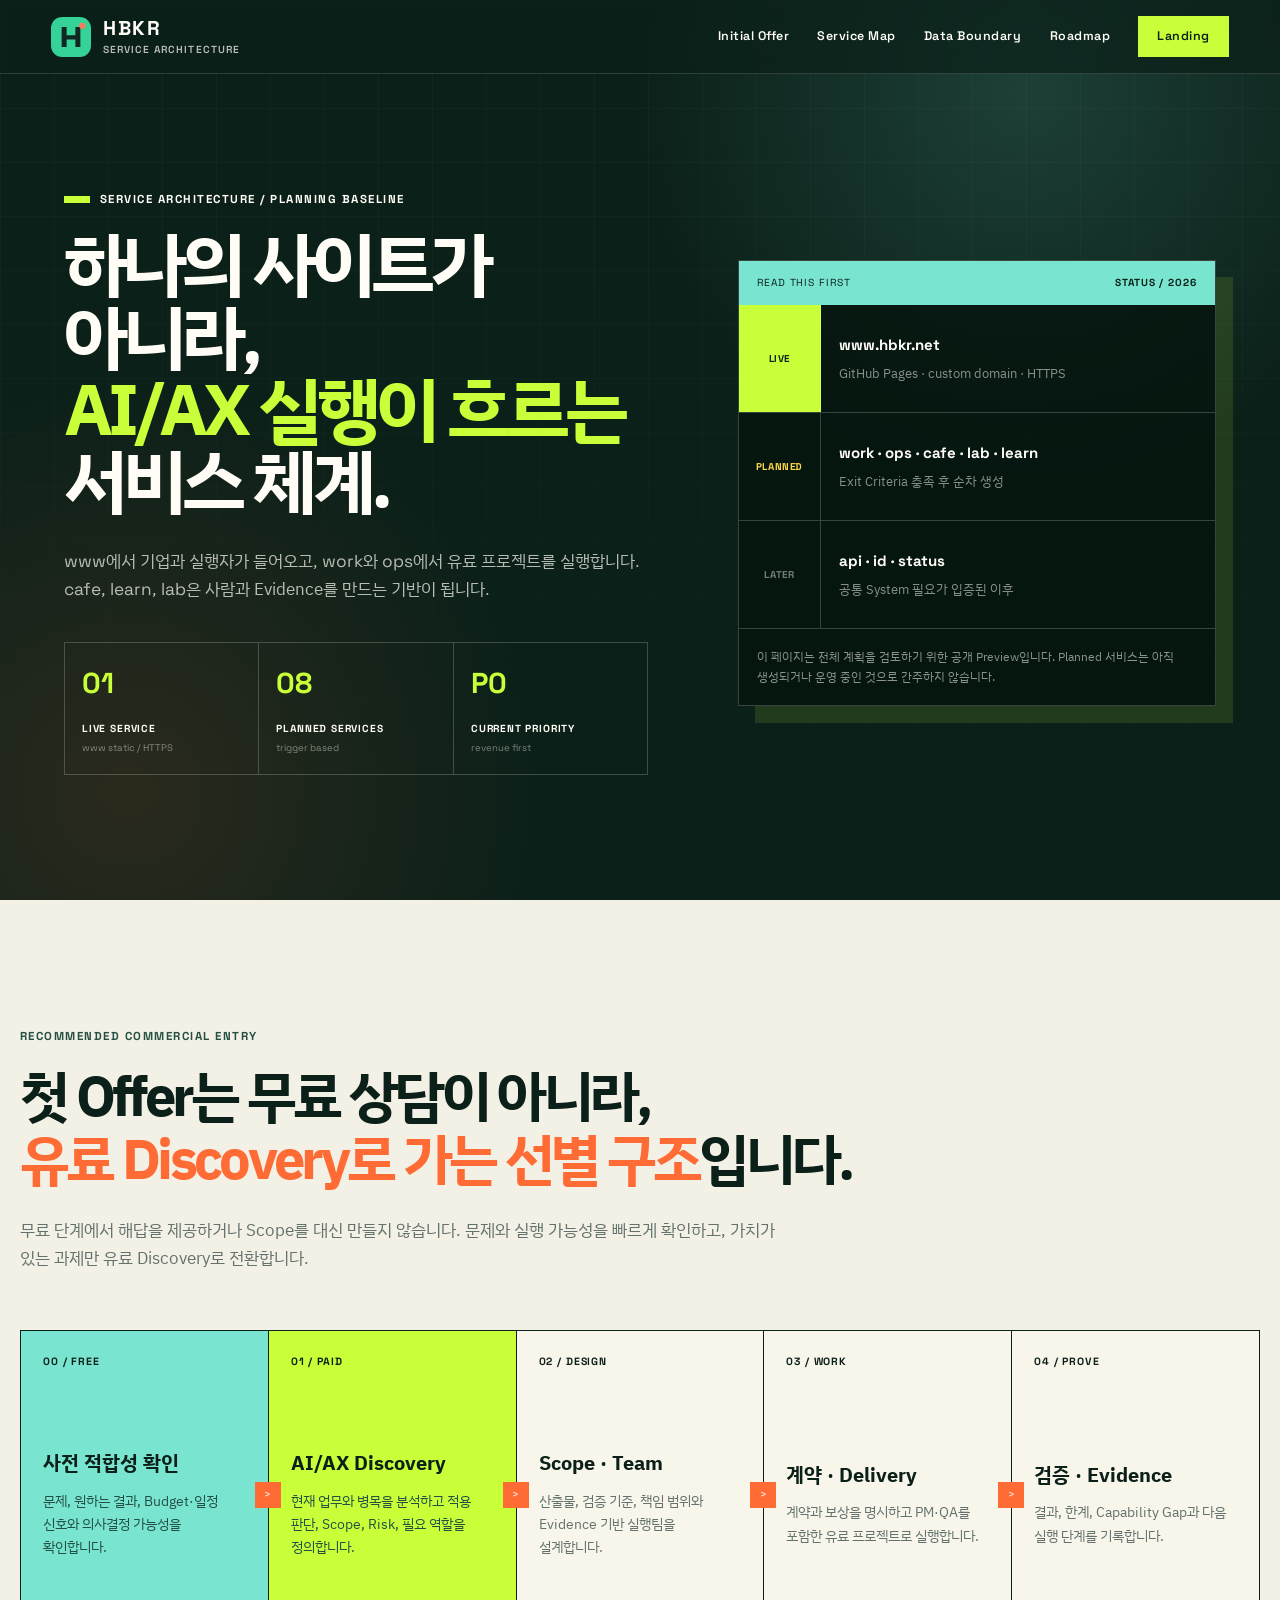
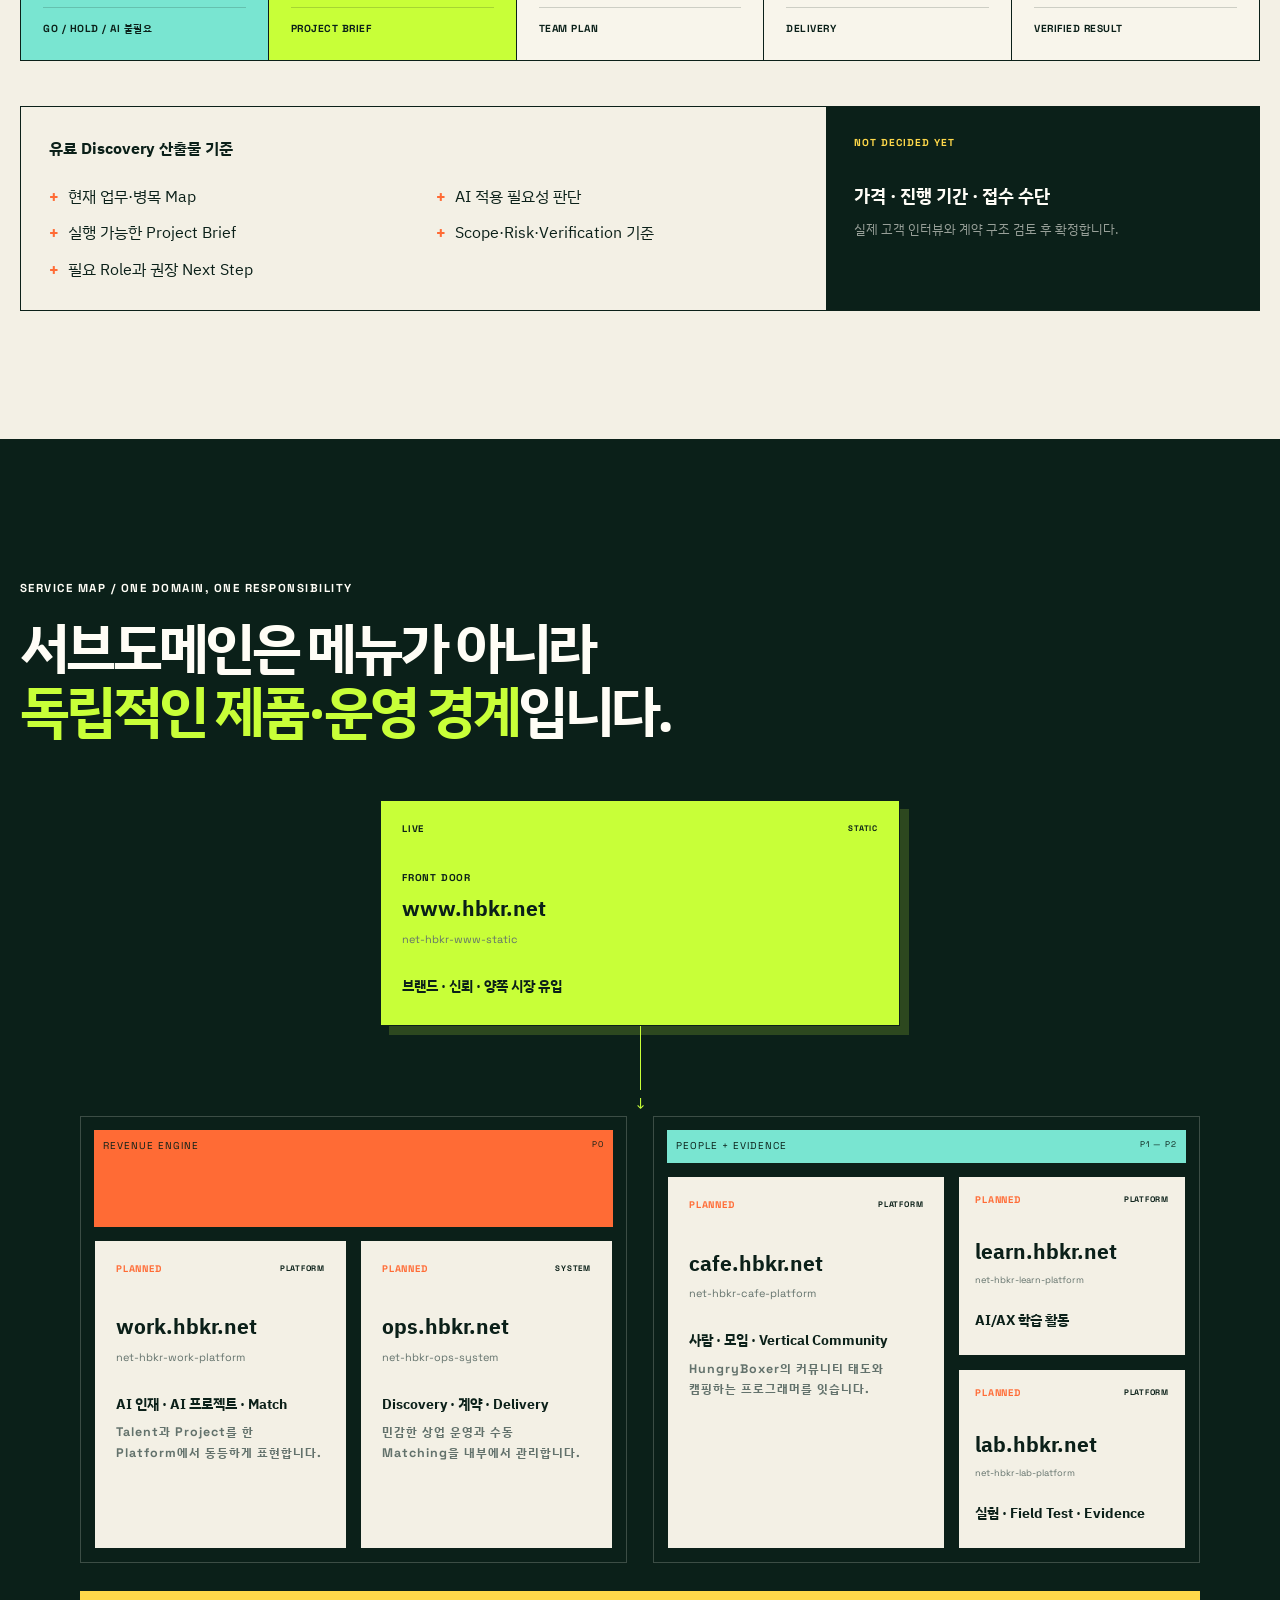
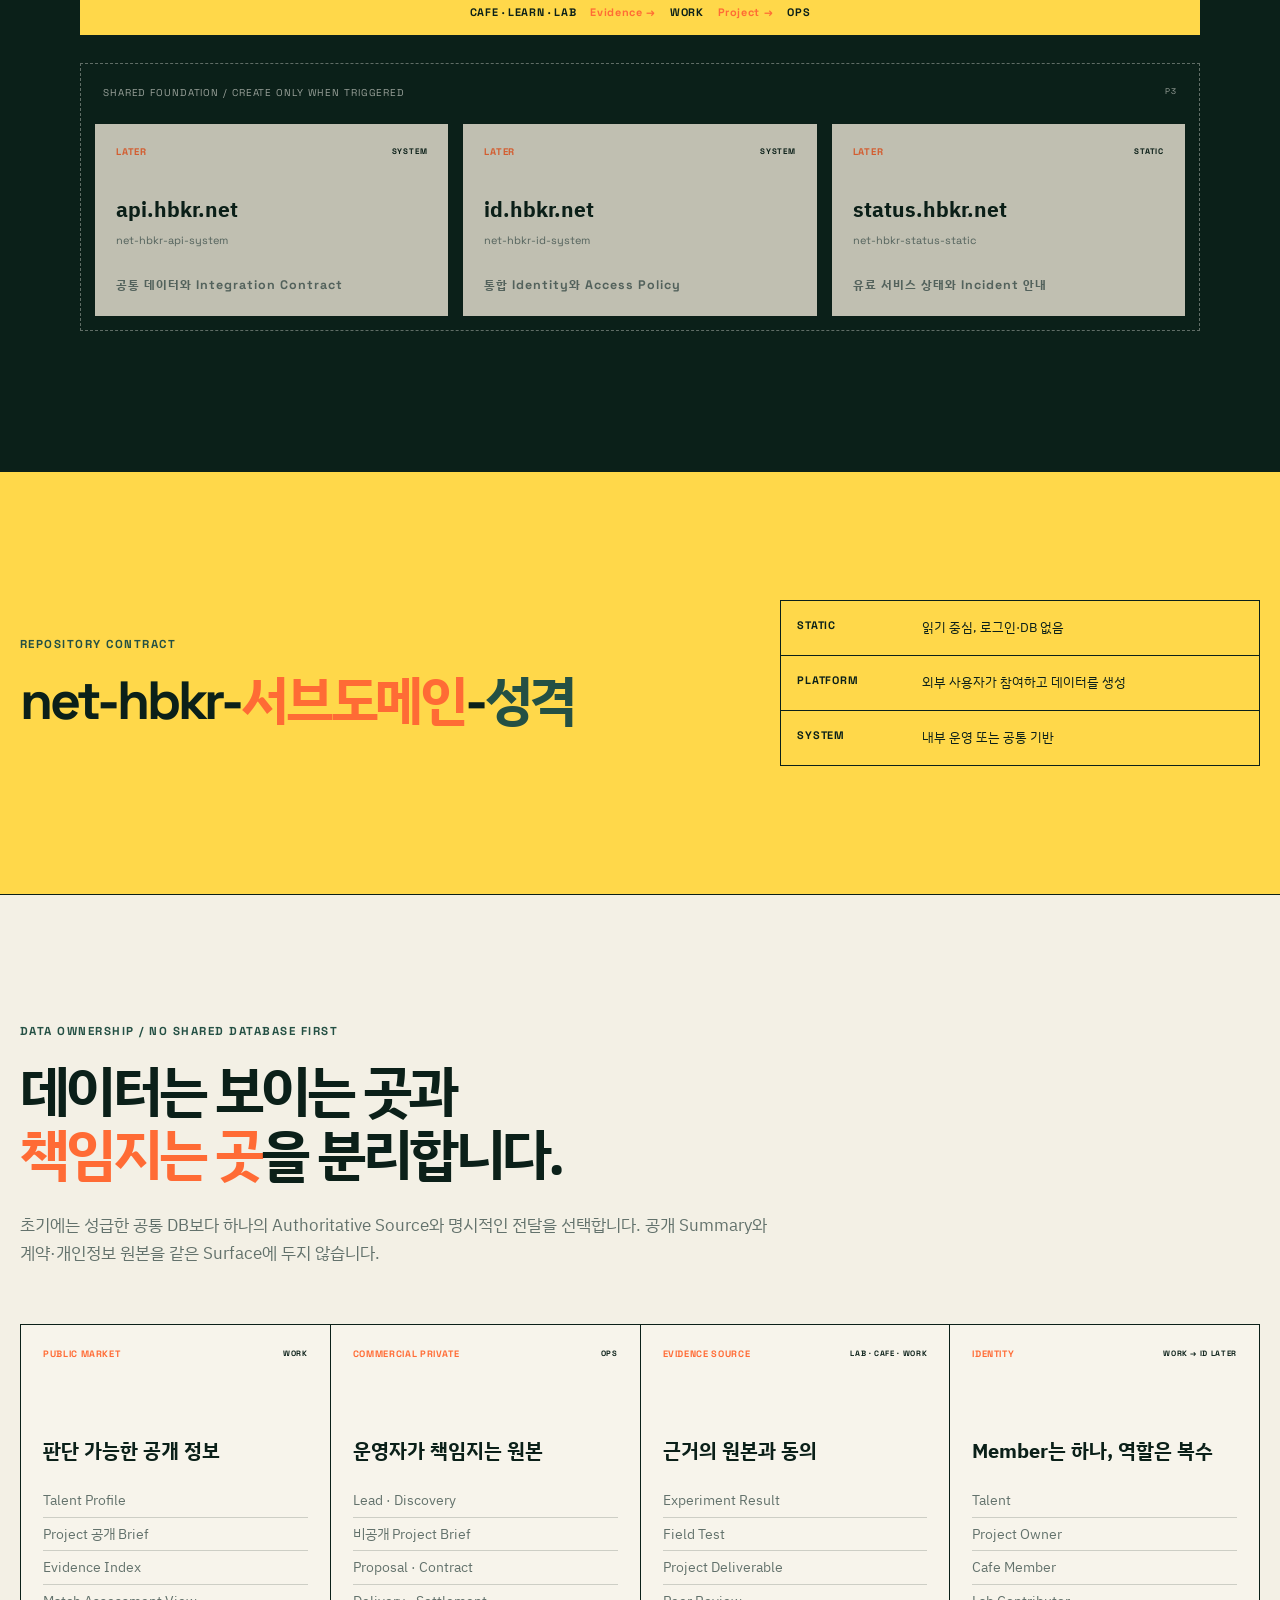
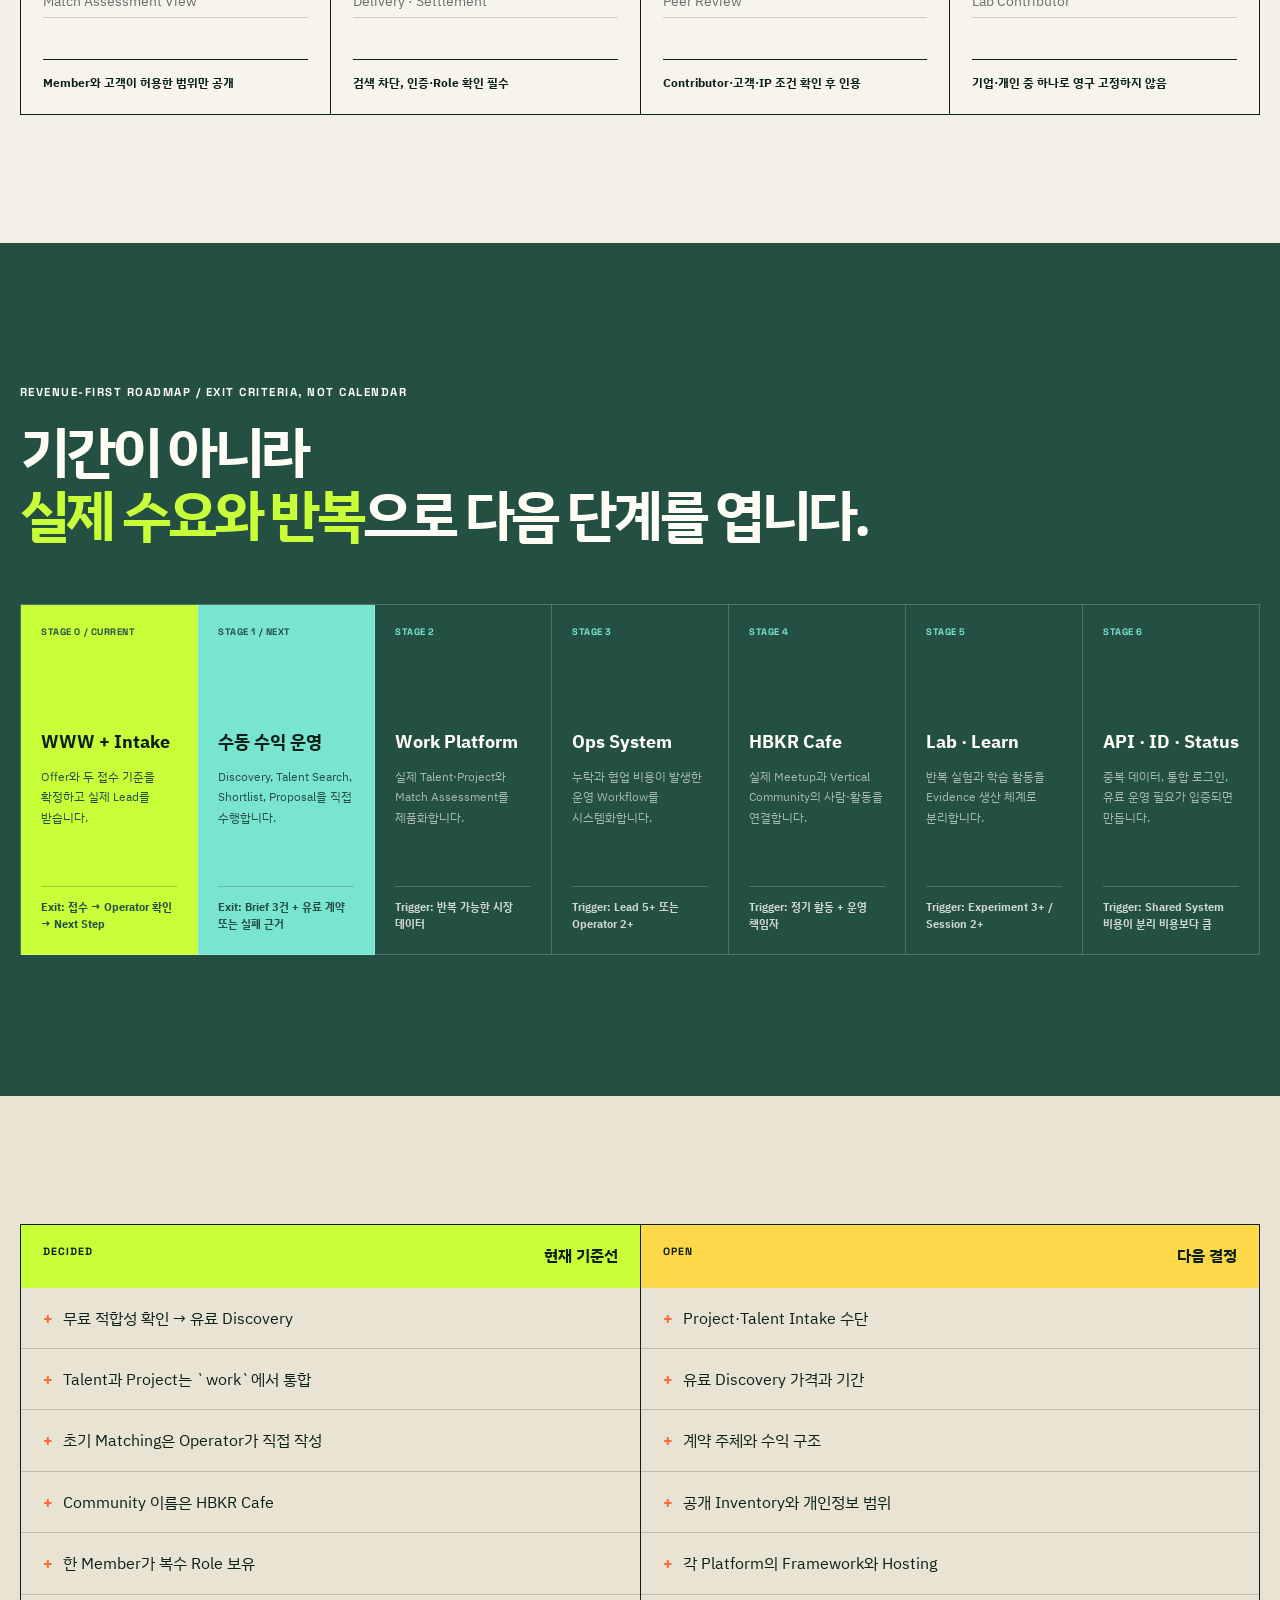
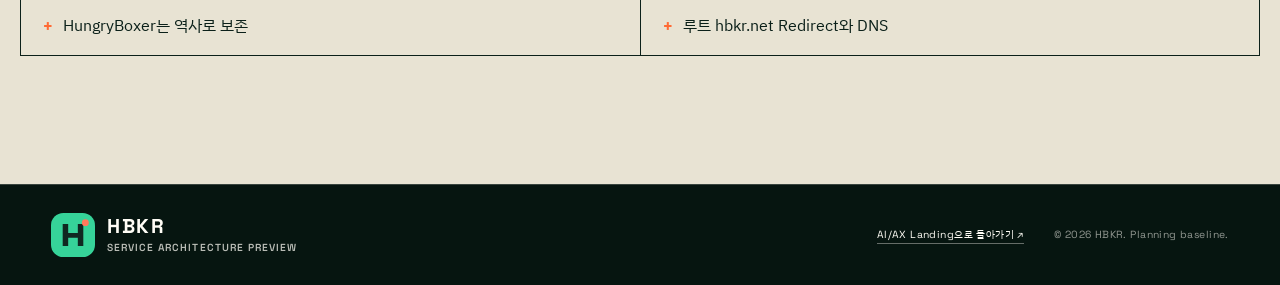
==== commit 9098cf01: "Harden www custom domain deployment" ====
--- a/architecture.html
+++ b/architecture.html
@@ -9,6 +9,7 @@
       content="HBKR AI/AX 실행 네트워크의 서비스 구조, 초기 Offer, 데이터 경계와 수익 우선 구축 로드맵입니다."
     />
     <meta name="theme-color" content="#0b2019" />
+    <link rel="canonical" href="https://www.hbkr.net/architecture.html" />
     <title>HBKR | Service Architecture</title>
     <link rel="icon" href="assets/hbkr-mark.svg" type="image/svg+xml" />
     <link rel="stylesheet" href="styles.css" />
@@ -62,7 +63,7 @@
             <code>learn</code>, <code>lab</code>은 사람과 Evidence를 만드는 기반이 됩니다.
           </p>
           <div class="architecture-statuses" aria-label="현재 설계 상태">
-            <div><strong>01</strong><span>IMPLEMENTED</span><small>www static / preview</small></div>
+            <div><strong>01</strong><span>LIVE SERVICE</span><small>www static / HTTPS</small></div>
             <div><strong>08</strong><span>PLANNED SERVICES</span><small>trigger based</small></div>
             <div><strong>P0</strong><span>CURRENT PRIORITY</span><small>revenue first</small></div>
           </div>
@@ -71,8 +72,8 @@
         <aside class="architecture-ledger" data-reveal>
           <header><span>READ THIS FIRST</span><strong>STATUS / 2026</strong></header>
           <div class="ledger-state ledger-active">
-            <span>PREVIEW</span>
-            <div><strong>www static landing</strong><small>GitHub Pages 운영 · hbkr.net DNS 미연결</small></div>
+            <span>LIVE</span>
+            <div><strong>www.hbkr.net</strong><small>GitHub Pages · custom domain · HTTPS</small></div>
           </div>
           <div class="ledger-state">
             <span>PLANNED</span>
@@ -162,9 +163,9 @@
 
           <div class="architecture-map" data-reveal>
             <article class="service-node node-www">
-              <header><span>PREVIEW</span><small>STATIC</small></header>
+              <header><span>LIVE</span><small>STATIC</small></header>
               <p>FRONT DOOR</p>
-              <h3>www.hbkr.net <small>(target)</small></h3>
+              <h3>www.hbkr.net</h3>
               <code>net-hbkr-www-static</code>
               <strong>브랜드 · 신뢰 · 양쪽 시장 유입</strong>
             </article>
@@ -398,7 +399,7 @@
               <li>계약 주체와 수익 구조</li>
               <li>공개 Inventory와 개인정보 범위</li>
               <li>각 Platform의 Framework와 Hosting</li>
-              <li>실제 hbkr.net DNS 연결</li>
+              <li>루트 hbkr.net Redirect와 DNS</li>
             </ul>
           </article>
         </div>
